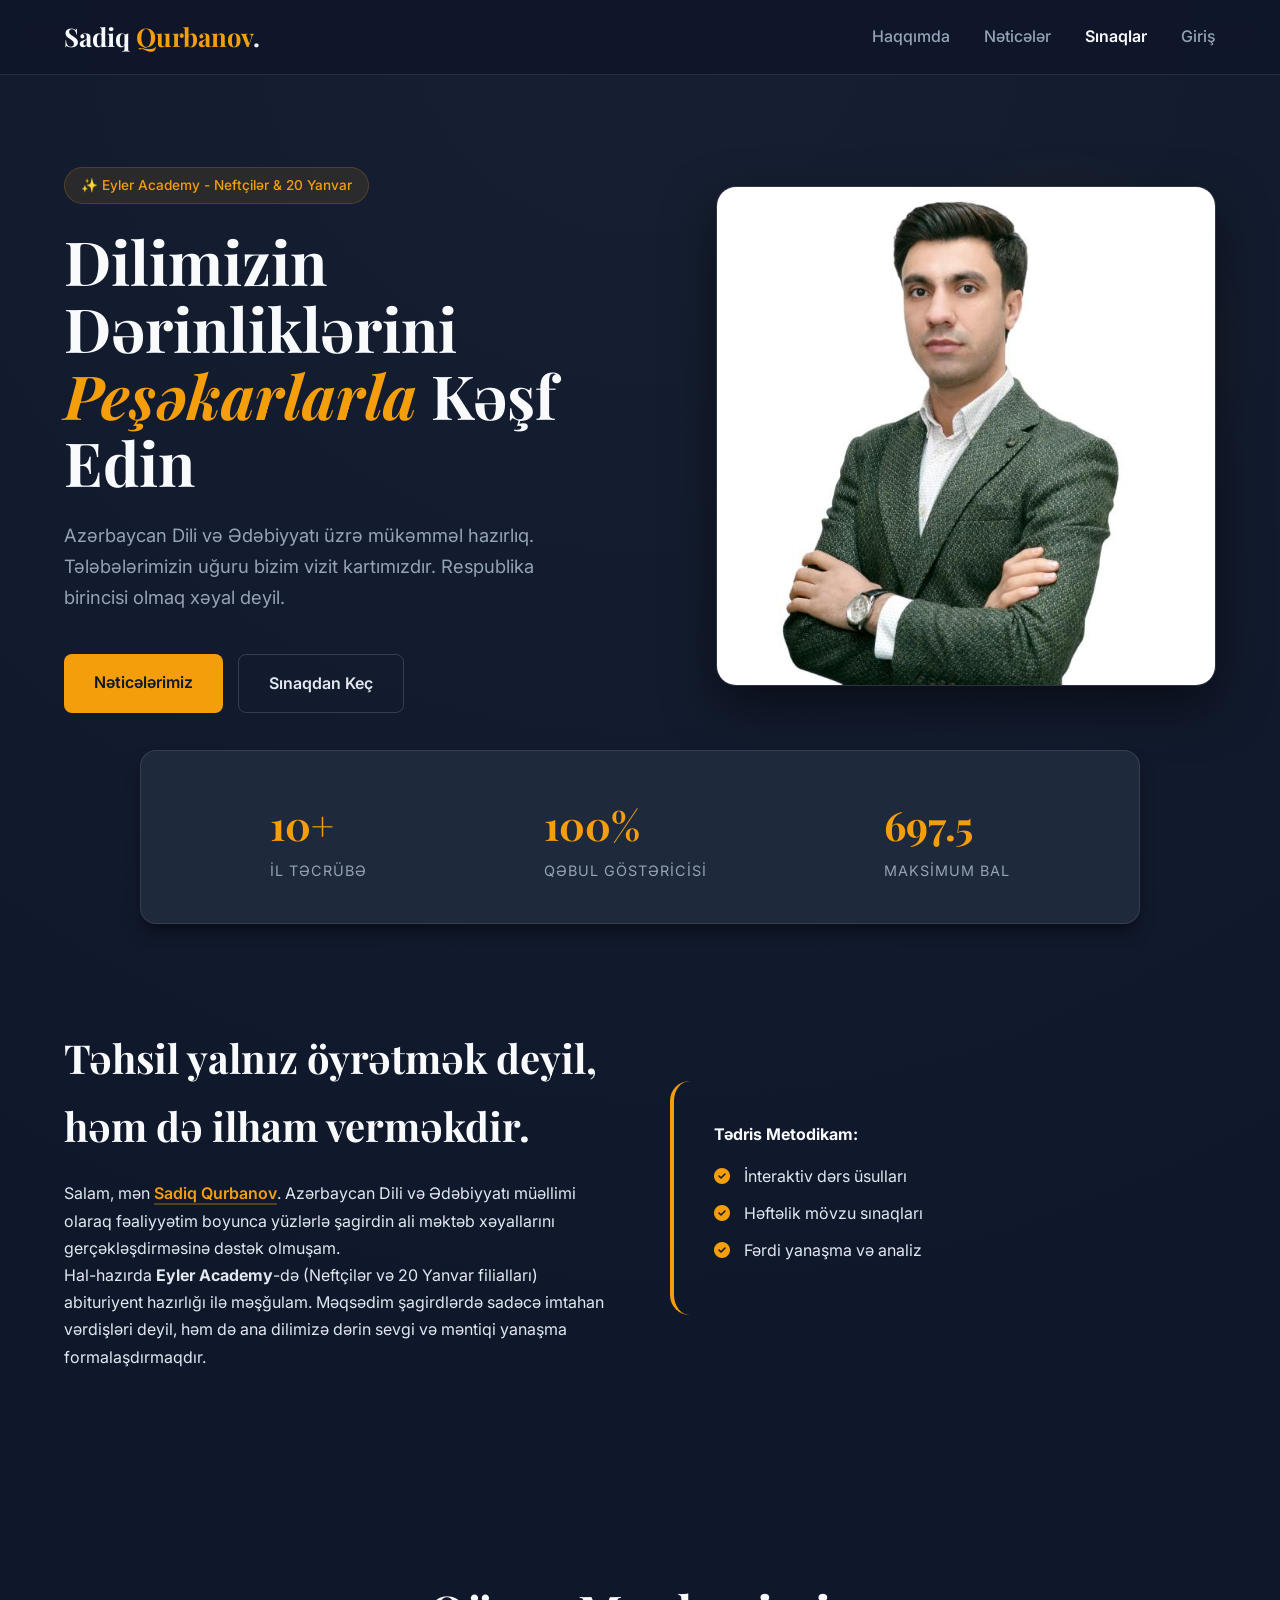
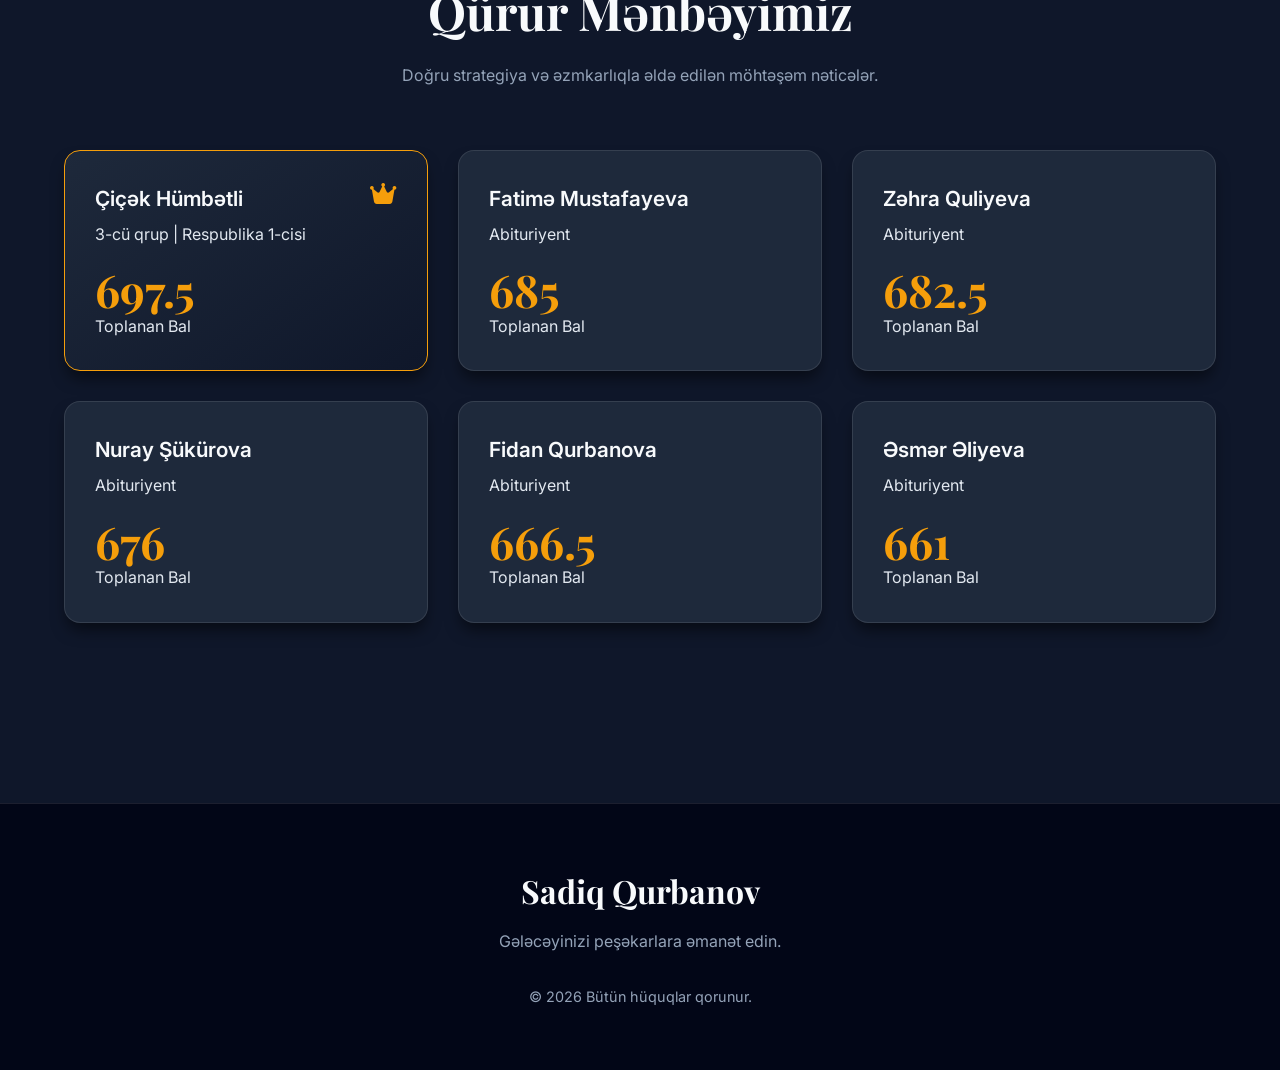
==== index.html @ 9a41d9bb "Add files via upload" ====
<!DOCTYPE html>
<html lang="az">
<head>
     <link rel="shortcut icon" href="sadiqmuellim.jpg" type="image/x-icon">
    <meta charset="UTF-8">
    
    <meta name="viewport" content="width=device-width, initial-scale=1.0">
    <title>Sadiq Qurbanov | Azərbaycan Dili və Ədəbiyyatı</title>
    <link rel="stylesheet" href="https://cdnjs.cloudflare.com/ajax/libs/font-awesome/6.4.0/css/all.min.css">
    <link rel="stylesheet" href="style.css">
</head>
<body>

    <header>
        <div class="container">
            <div class="nav-content">
                <a href="index.html" class="logo">Sadiq <span>Qurbanov</span>.</a>
                <nav>
                    <a href="#about">Haqqımda</a>
                    <a href="#results">Nəticələr</a>
                    <a href="exam.html" style="color: var(--primary); font-weight: 600;">Sınaqlar </a>
                    <a href="admin.html">Giriş</a>
                </nav>
            </div>
        </div>
    </header>

    <section class="hero">
        <div class="container">
            <div style="display: flex; align-items: center; flex-wrap: wrap;">
                <div class="hero-content">
                    <span class="badge">✨ Eyler Academy - Neftçilər & 20 Yanvar</span>
                    <h1>Dilimizin Dərinliklərini <i>Peşəkarlarla</i> Kəşf Edin</h1>
                    <p>Azərbaycan Dili və Ədəbiyyatı üzrə mükəmməl hazırlıq. Tələbələrimizin uğuru bizim vizit kartımızdır. Respublika birincisi olmaq xəyal deyil.</p>
                    
                    <div class="cta-group">
                        <a href="#results" class="btn-primary">Nəticələrimiz</a>
                        <a href="exam.html" class="btn-outline">Sınaqdan Keç</a>
                    </div>
                </div>

                <div class="hero-image">
                    <div class="img-bg-circle"></div>
                    <div class="img-wrapper">
                        <img src="sadiqmuellim.jpg" alt="Sadiq Qurbanov">
                    </div>
                </div>
            </div>
        </div>
    </section>

    <div class="container">
        <div class="stats-bar">
            <div class="stat-item">
                <div class="stat-num">10+</div>
                <div class="stat-desc">İl Təcrübə</div>
            </div>
            <div class="stat-item">
                <div class="stat-num">100%</div>
                <div class="stat-desc">Qəbul Göstəricisi</div>
            </div>
            <div class="stat-item">
                <div class="stat-num">697.5</div>
                <div class="stat-desc">Maksimum Bal</div>
            </div>
        </div>
    </div>

    <section id="about">
        <div class="container">
            <div class="about-grid">
                <div class="about-text">
                    <h2 style="font-family: 'Playfair Display', serif; font-size: 2.5rem; margin-bottom: 20px; color: var(--primary);">Təhsil yalnız öyrətmək deyil, həm də ilham verməkdir.</h2>
                    <p>Salam, mən <span class="highlight">Sadiq Qurbanov</span>. Azərbaycan Dili və Ədəbiyyatı müəllimi olaraq fəaliyyətim boyunca yüzlərlə şagirdin ali məktəb xəyallarını gerçəkləşdirməsinə dəstək olmuşam.</p>
                    <p>Hal-hazırda <strong>Eyler Academy</strong>-də (Neftçilər və 20 Yanvar filialları) abituriyent hazırlığı ilə məşğulam. Məqsədim şagirdlərdə sadəcə imtahan vərdişləri deyil, həm də ana dilimizə dərin sevgi və məntiqi yanaşma formalaşdırmaqdır.</p>
                </div>
                <div>
                    <div style="background: var(--bg-alt); padding: 40px; border-radius: 20px; border-left: 4px solid var(--gold);">
                        <h4 style="margin-bottom: 15px; color: var(--primary);">Tədris Metodikam:</h4>
                        <ul style="list-style: none;">
                            <li style="margin-bottom: 10px;"><i class="fas fa-check-circle" style="color: var(--gold); margin-right: 10px;"></i> İnteraktiv dərs üsulları</li>
                            <li style="margin-bottom: 10px;"><i class="fas fa-check-circle" style="color: var(--gold); margin-right: 10px;"></i> Həftəlik mövzu sınaqları</li>
                            <li style="margin-bottom: 10px;"><i class="fas fa-check-circle" style="color: var(--gold); margin-right: 10px;"></i> Fərdi yanaşma və analiz</li>
                        </ul>
                    </div>
                </div>
            </div>
        </div>
    </section>

    <section id="results" style="background-color: var(--bg-alt);">
        <div class="container">
            <div class="section-header">
                <h2>Qürur Mənbəyimiz</h2>
                <p>Doğru strategiya və əzmkarlıqla əldə edilən möhtəşəm nəticələr.</p>
            </div>

            <div class="results-grid">
                
                <div class="result-card top-result">
                    <div style="display: flex; justify-content: space-between; align-items: start;">
                        <div>
                            <div class="student-name">Çiçək Hümbətli</div>
                            <div class="student-meta">3-cü qrup | Respublika 1-cisi</div>
                        </div>
                        <i class="fas fa-crown" style="font-size: 1.5rem; color: var(--gold);"></i>
                    </div>
                    <div style="margin-top: 20px;">
                        <div class="score">697.5</div>
                        <div class="score-label">Toplanan Bal</div>
                    </div>
                </div>

                <div class="result-card">
                    <div class="student-name">Fatimə Mustafayeva</div>
                    <div class="student-meta">Abituriyent</div>
                    <div style="margin-top: 20px;">
                        <div class="score">685</div>
                        <div class="score-label">Toplanan Bal</div>
                    </div>
                </div>

                <div class="result-card">
                    <div class="student-name">Zəhra Quliyeva</div>
                    <div class="student-meta">Abituriyent</div>
                    <div style="margin-top: 20px;">
                        <div class="score">682.5</div>
                        <div class="score-label">Toplanan Bal</div>
                    </div>
                </div>

                <div class="result-card">
                    <div class="student-name">Nuray Şükürova</div>
                    <div class="student-meta">Abituriyent</div>
                    <div style="margin-top: 20px;">
                        <div class="score">676</div>
                        <div class="score-label">Toplanan Bal</div>
                    </div>
                </div>

                <div class="result-card">
                    <div class="student-name">Fidan Qurbanova</div>
                    <div class="student-meta">Abituriyent</div>
                    <div style="margin-top: 20px;">
                        <div class="score">666.5</div>
                        <div class="score-label">Toplanan Bal</div>
                    </div>
                </div>

                <div class="result-card">
                    <div class="student-name">Əsmər Əliyeva</div>
                    <div class="student-meta">Abituriyent</div>
                    <div style="margin-top: 20px;">
                        <div class="score">661</div>
                        <div class="score-label">Toplanan Bal</div>
                    </div>
                </div>

            </div>
        </div>
    </section>

    <footer>
        <div class="container">
            <h3>Sadiq Qurbanov</h3>
            <p>Gələcəyinizi peşəkarlara əmanət edin.</p>
            <div style="margin-top: 30px; font-size: 0.9rem;">
                &copy; 2026 Bütün hüquqlar qorunur.
            </div>
        </div>
    </footer>

</body>
</html>
---- style.css ----
/* --- PREMIUM DARK THEME (MOBILE RESPONSIVE 2026) --- */
@import url('https://fonts.googleapis.com/css2?family=Inter:wght@300;400;500;600&family=Playfair+Display:ital,wght@0,600;0,700;1,600&display=swap');

:root {
    /* --- RƏNGLƏR --- */
    --bg-body: #0f172a;
    --bg-surface: #1e293b;
    --glass: rgba(15, 23, 42, 0.95);

    --primary: #f8fafc;
    --text-main: #e2e8f0;
    --text-light: #94a3b8;

    --gold: #f59e0b;
    --gold-hover: #d97706;
    --gold-glow: rgba(245, 158, 11, 0.3);

    --success: #34d399;
    --success-bg: rgba(52, 211, 153, 0.1);
    --error: #f87171;
    --error-bg: rgba(248, 113, 113, 0.1);

    --border: 1px solid rgba(255, 255, 255, 0.1);
    --shadow: 0 10px 15px -3px rgba(0, 0, 0, 0.5);
}

html {
    scroll-behavior: smooth;
}

* {
    margin: 0;
    padding: 0;
    box-sizing: border-box;
}

body {
    font-family: 'Inter', sans-serif;
    background-color: var(--bg-body);
    color: var(--text-main);
    line-height: 1.7;
    overflow-x: hidden;
    background-image: radial-gradient(circle at 50% 0%, rgba(30, 41, 59, 0.5) 0%, transparent 50%);
}

/* --- NAVBAR --- */
header {
    position: fixed;
    top: 0;
    width: 100%;
    z-index: 1000;
    background: var(--glass);
    backdrop-filter: blur(12px);
    border-bottom: var(--border);
    padding: 15px 0;
}

.container {
    max-width: 1200px;
    margin: 0 auto;
    padding: 0 24px;
}

.nav-content {
    display: flex;
    justify-content: space-between;
    align-items: center;
}

.logo {
    font-family: 'Playfair Display', serif;
    font-size: 1.6rem;
    font-weight: 700;
    color: var(--primary);
    text-decoration: none;
}

.logo span {
    color: var(--gold);
}

nav a {
    text-decoration: none;
    color: var(--text-light);
    font-weight: 500;
    margin-left: 30px;
    transition: 0.3s;
    position: relative;
}

nav a:hover,
nav a.active {
    color: var(--primary);
}

nav a:hover::after {
    content: '';
    position: absolute;
    width: 100%;
    height: 2px;
    bottom: -4px;
    left: 0;
    background: var(--gold);
}

/* --- HERO --- */
.hero {
    padding-top: 150px;
    padding-bottom: 80px;
    display: flex;
    align-items: center;
    justify-content: space-between;
    min-height: 90vh;
}

.hero-content {
    flex: 1;
    padding-right: 60px;
    animation: slideInLeft 1s;
}

.badge {
    display: inline-block;
    padding: 6px 16px;
    background: rgba(245, 158, 11, 0.1);
    color: var(--gold);
    border: 1px solid rgba(245, 158, 11, 0.2);
    border-radius: 30px;
    font-size: 0.85rem;
    font-weight: 500;
    margin-bottom: 24px;
}

.hero h1 {
    font-family: 'Playfair Display', serif;
    font-size: 3.8rem;
    line-height: 1.1;
    color: var(--primary);
    margin-bottom: 24px;
}

.hero h1 i {
    font-style: italic;
    color: var(--gold);
}

.hero p {
    font-size: 1.15rem;
    color: var(--text-light);
    margin-bottom: 40px;
    max-width: 500px;
}

.cta-group {
    display: flex;
    gap: 15px;
}

.btn-primary {
    padding: 15px 30px;
    background: var(--gold);
    color: #0f172a;
    text-decoration: none;
    border-radius: 8px;
    font-weight: 600;
    transition: 0.3s;
    border: none;
    cursor: pointer;
    display: inline-block;
    text-align: center;
}

.btn-primary:hover {
    transform: translateY(-2px);
    background: var(--gold-hover);
    box-shadow: 0 4px 12px var(--gold-glow);
}

.btn-outline {
    padding: 15px 30px;
    background: transparent;
    color: var(--text-main);
    text-decoration: none;
    border: 1px solid rgba(255, 255, 255, 0.15);
    border-radius: 8px;
    font-weight: 600;
    transition: 0.3s;
    display: inline-block;
    text-align: center;
}

.btn-outline:hover {
    border-color: var(--gold);
    color: var(--gold);
    background: rgba(255, 255, 255, 0.03);
}

.hero-image {
    flex: 1;
    position: relative;
    display: flex;
    justify-content: flex-end;
    animation: slideInRight 1s;
}

.img-wrapper img {
    width: 100%;
    max-width: 500px;
    border-radius: 20px;
    box-shadow: 0 20px 50px rgba(0, 0, 0, 0.5);
    position: relative;
    z-index: 2;
    border: var(--border);
}

.img-bg-circle {
    position: absolute;
    width: 400px;
    height: 400px;
    background: radial-gradient(circle, rgba(245, 158, 11, 0.1) 0%, transparent 70%);
    border-radius: 50%;
    top: -40px;
    right: -40px;
    z-index: 1;
}

/* --- SECTIONS --- */
.stats-bar {
    display: flex;
    justify-content: space-around;
    background: var(--bg-surface);
    padding: 40px;
    margin-top: -60px;
    border-radius: 16px;
    box-shadow: var(--shadow);
    border: var(--border);
    position: relative;
    z-index: 3;
    max-width: 1000px;
    margin: -60px auto 0;
}

.stat-num {
    font-size: 2.5rem;
    font-weight: 700;
    color: var(--gold);
    font-family: 'Playfair Display', serif;
}

.stat-desc {
    font-size: 0.9rem;
    color: var(--text-light);
    text-transform: uppercase;
    letter-spacing: 1px;
}

section {
    padding: 100px 0;
}

.section-header {
    text-align: center;
    margin-bottom: 60px;
}

.section-header h2 {
    font-family: 'Playfair Display', serif;
    font-size: 3rem;
    color: var(--primary);
}

.section-header p {
    color: var(--text-light);
    max-width: 600px;
    margin: 10px auto 0;
}

.about-grid {
    display: grid;
    grid-template-columns: 1fr 1fr;
    gap: 60px;
    align-items: center;
}

.highlight {
    color: var(--gold);
    font-weight: 600;
    border-bottom: 2px solid rgba(245, 158, 11, 0.3);
}

/* --- CARDS --- */
.results-grid {
    display: grid;
    grid-template-columns: repeat(auto-fill, minmax(300px, 1fr));
    gap: 30px;
}

.result-card {
    background: var(--bg-surface);
    border-radius: 16px;
    padding: 30px;
    transition: 0.4s;
    border: var(--border);
    box-shadow: var(--shadow);
}

.result-card:hover {
    transform: translateY(-8px);
    border-color: rgba(245, 158, 11, 0.3);
}

.top-result {
    background: linear-gradient(145deg, rgba(30, 41, 59, 1) 0%, rgba(15, 23, 42, 1) 100%);
    border: 1px solid var(--gold);
}

.student-name {
    font-size: 1.3rem;
    font-weight: 600;
    color: var(--primary);
    margin-bottom: 5px;
}

.score {
    font-size: 2.8rem;
    font-family: 'Playfair Display', serif;
    font-weight: 700;
    color: var(--gold);
    margin-top: 15px;
    line-height: 1;
}

/* --- ADMIN LAYOUT (Grid) --- */
.admin-grid {
    display: grid;
    grid-template-columns: 1fr 1fr;
    gap: 40px;
}

/* --- EXAM ITEMS & INPUTS FIX --- */
.card-box {
    background: var(--bg-surface);
    padding: 40px;
    border-radius: 20px;
    box-shadow: var(--shadow);
    margin-bottom: 30px;
    border: var(--border);
}

.exam-item,
div.exam-item {
    background-color: rgba(255, 255, 255, 0.05) !important;
    border: 1px solid rgba(255, 255, 255, 0.1) !important;
    color: #ffffff !important;
    margin-bottom: 10px;
    border-radius: 10px;
    padding: 15px;
    display: flex;
    justify-content: space-between;
    transition: 0.3s;
}

.exam-item:hover {
    background-color: rgba(255, 255, 255, 0.1) !important;
    border-color: var(--gold) !important;
}

.exam-item span {
    color: #ffffff !important;
    font-weight: 600;
}

.exam-item span.btn {
    background: var(--gold) !important;
    color: #000 !important;
}

/* Qutular və Inputlar */
div[style*="background: #f8fafc"] {
    background: rgba(255, 255, 255, 0.03) !important;
    border: 1px dashed rgba(255, 255, 255, 0.2) !important;
    color: #fff !important;
}

input,
select,
textarea {
    width: 100%;
    padding: 14px;
    border: 1px solid rgba(255, 255, 255, 0.15) !important;
    border-radius: 10px;
    font-family: 'Inter', sans-serif;
    margin-bottom: 15px;
    background: rgba(0, 0, 0, 0.4) !important;
    color: #ffffff !important;
    transition: 0.3s;
}

input:focus,
select:focus,
textarea:focus {
    border-color: var(--gold) !important;
    background: rgba(0, 0, 0, 0.6) !important;
    outline: none;
}

input::placeholder,
textarea::placeholder {
    color: rgba(255, 255, 255, 0.4) !important;
}

/* Manage Card */
.manage-card {
    display: flex;
    justify-content: space-between;
    align-items: center;
    background: var(--bg-surface);
    padding: 20px;
    border-radius: 12px;
    border-left: 4px solid var(--gold);
    margin-bottom: 15px;
    border: var(--border);
    flex-wrap: wrap;
    gap: 10px;
}

.manage-info h4 {
    margin: 0;
    color: var(--primary);
    font-size: 1.1rem;
}

.manage-info p {
    margin: 0;
    font-size: 0.9rem;
    color: var(--text-light);
}

.status-badge {
    padding: 5px 12px;
    border-radius: 20px;
    font-size: 0.8rem;
    font-weight: bold;
    text-transform: uppercase;
}

.status-active {
    background: var(--success-bg);
    color: var(--success);
    border: 1px solid rgba(52, 211, 153, 0.2);
}

.status-inactive {
    background: rgba(255, 255, 255, 0.03);
    color: var(--text-light);
    border: 1px solid rgba(255, 255, 255, 0.1);
}

.action-menu {
    position: absolute;
    right: 20px;
    top: 40px;
    background: #0f172a;
    border-radius: 8px;
    box-shadow: 0 10px 30px rgba(0, 0, 0, 0.5);
    width: 200px;
    display: none;
    z-index: 100;
    border: var(--border);
    overflow: hidden;
}

.action-menu.show {
    display: block;
    animation: fadeIn 0.2s;
}

.action-menu button {
    display: block;
    width: 100%;
    text-align: left;
    padding: 12px 20px;
    background: transparent;
    border: none;
    border-bottom: 1px solid rgba(255, 255, 255, 0.05);
    cursor: pointer;
    font-size: 0.9rem;
    color: var(--text-main);
    transition: 0.2s;
}

.action-menu button:hover {
    background: rgba(255, 255, 255, 0.03);
    color: var(--gold);
}

.action-menu button.delete-btn {
    color: var(--error);
}

.action-menu button.delete-btn:hover {
    background: var(--error-bg);
}

/* --- EXAM QUESTIONS --- */
.question-card {
    background: var(--bg-surface);
    padding: 30px;
    border-radius: 16px;
    margin-bottom: 25px;
    border: var(--border);
    box-shadow: var(--shadow);
    transition: 0.3s;
}

.question-text {
    font-size: 1.2rem;
    font-weight: 500;
    color: var(--primary);
    margin-bottom: 20px;
}

.options-grid {
    display: grid;
    gap: 12px;
}

.option-label {
    display: flex;
    align-items: center;
    padding: 15px 20px;
    border: var(--border);
    border-radius: 10px;
    cursor: pointer;
    transition: 0.2s;
    background: rgba(255, 255, 255, 0.01);
    color: var(--text-main);
}

.option-label:hover {
    border-color: rgba(148, 163, 184, 0.4);
    background: rgba(255, 255, 255, 0.03);
}

.option-label input[type="radio"] {
    width: 18px;
    height: 18px;
    margin-right: 15px;
    accent-color: var(--gold);
}

.option-label:has(input:checked) {
    border-color: var(--gold);
    background-color: rgba(245, 158, 11, 0.1);
}

.question-card.wrong-card {
    border-color: var(--error) !important;
    background: rgba(248, 113, 113, 0.05) !important;
}

.question-card.correct-card {
    border-color: var(--success) !important;
    background: rgba(52, 211, 153, 0.05) !important;
}

.option-label.correct-answer {
    border-color: var(--success) !important;
    background: var(--success-bg) !important;
    color: var(--success) !important;
    font-weight: 600;
}

.option-label.wrong-answer {
    border-color: var(--error) !important;
    background: var(--error-bg) !important;
    color: var(--error) !important;
    text-decoration: line-through;
}

.question-card.reviewed {
    pointer-events: none;
}

#timer {
    font-size: 1.4rem;
    font-weight: 700;
    color: #0f172a;
    background: var(--gold);
    padding: 8px 25px;
    border-radius: 30px;
    box-shadow: 0 0 15px var(--gold-glow);
}

/* --- EDIT/DELETE BUTTONS --- */
.question-list-item {
    background: rgba(255, 255, 255, 0.05);
    border: 1px solid rgba(255, 255, 255, 0.1);
    padding: 15px;
    margin-bottom: 10px;
    border-radius: 10px;
    display: flex;
    justify-content: space-between;
    align-items: center;
    color: var(--text-main);
    font-size: 0.95rem;
}

.btn-icon-edit {
    background: transparent;
    border: 1px solid var(--gold);
    color: var(--gold);
    padding: 5px 10px;
    border-radius: 5px;
    cursor: pointer;
    transition: 0.2s;
    margin-right: 5px;
}

.btn-icon-delete {
    background: transparent;
    border: 1px solid var(--error);
    color: var(--error);
    padding: 5px 10px;
    border-radius: 5px;
    cursor: pointer;
    transition: 0.2s;
}

.hidden {
    display: none !important;
}

footer {
    background: #020617;
    color: var(--text-light);
    padding: 60px 0;
    text-align: center;
    margin-top: 80px;
    border-top: var(--border);
}

footer h3 {
    font-family: 'Playfair Display', serif;
    font-size: 2rem;
    margin-bottom: 10px;
    color: var(--primary);
}

/* ========================================= */
/* --- MOBILE RESPONSIVE (MEDIA QUERIES) --- */
/* ========================================= */
@media (max-width: 992px) {
    .container {
        padding: 0 20px;
    }

    .hero {
        flex-direction: column;
        padding-top: 120px;
        text-align: center;
    }

    .hero-content {
        padding-right: 0;
        margin-bottom: 50px;
    }

    .hero-image {
        justify-content: center;
        width: 100%;
    }

    .cta-group {
        justify-content: center;
    }

    .about-grid {
        grid-template-columns: 1fr;
    }

    .stats-bar {
        flex-direction: column;
        gap: 20px;
        margin: 20px;
    }

    .admin-grid {
        grid-template-columns: 1fr;
    }

    /* Admin panel alt-alta düşür */
}

@media (max-width: 768px) {
    .nav-content {
        flex-direction: column;
        gap: 15px;
    }

    nav a {
        margin: 0 10px;
        font-size: 0.9rem;
    }

    .hero h1 {
        font-size: 2.5rem;
    }

    .card-box {
        padding: 25px;
    }

    .manage-card {
        flex-direction: column;
        align-items: flex-start;
    }

    .manage-card>div {
        width: 100%;
        justify-content: space-between;
        margin-top: 10px;
    }

    #timer {
        font-size: 1.1rem;
        padding: 5px 15px;
    }

    .question-card {
        padding: 20px;
    }

    .img-bg-circle {
        width: 300px;
        height: 300px;
        top: -20px;
        right: -20px;
    }
}

@keyframes slideInLeft {
    from {
        opacity: 0;
        transform: translateX(-50px);
    }

    to {
        opacity: 1;
        transform: translateX(0);
    }
}

@keyframes slideInRight {
    from {
        opacity: 0;
        transform: translateX(50px);
    }

    to {
        opacity: 1;
        transform: translateX(0);
    }
}

@keyframes fadeIn {
    from {
        opacity: 0;
        transform: translateY(-10px);
    }

    to {
        opacity: 1;
        transform: translateY(0);
    }
}
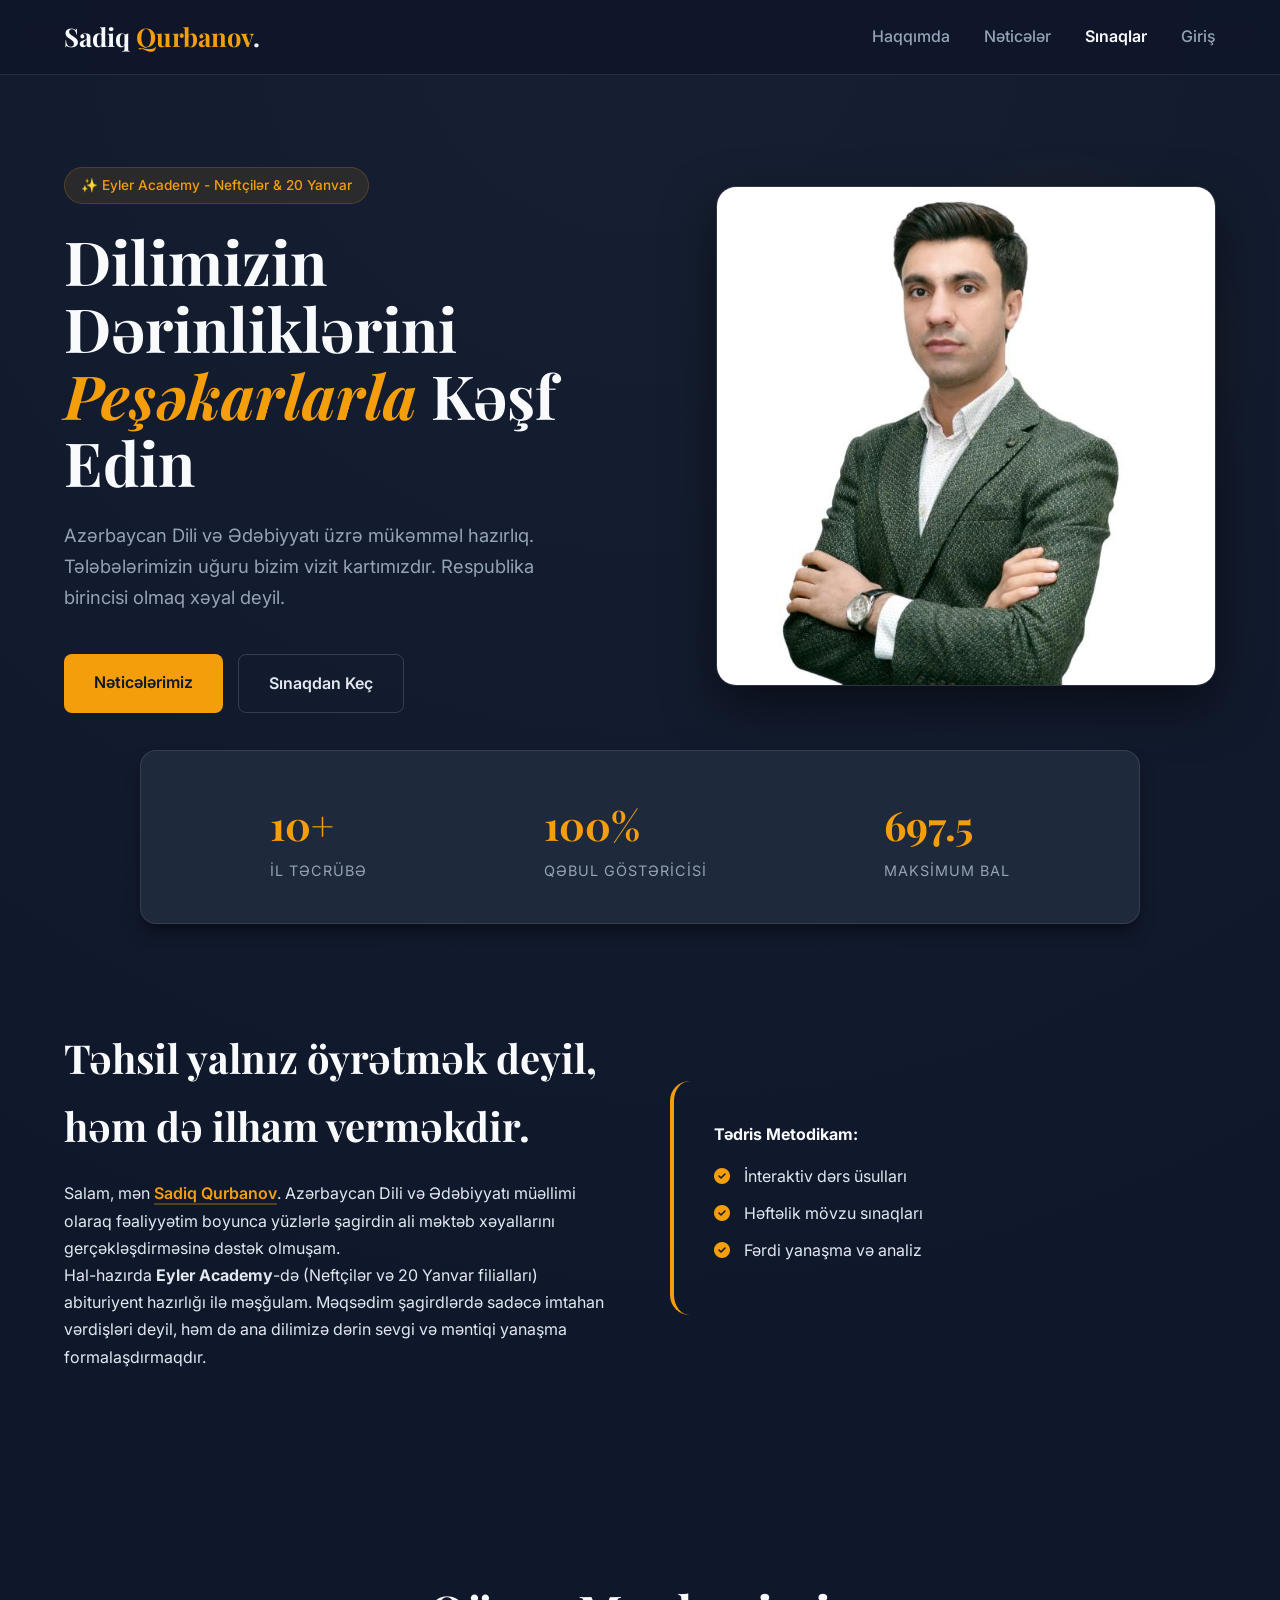
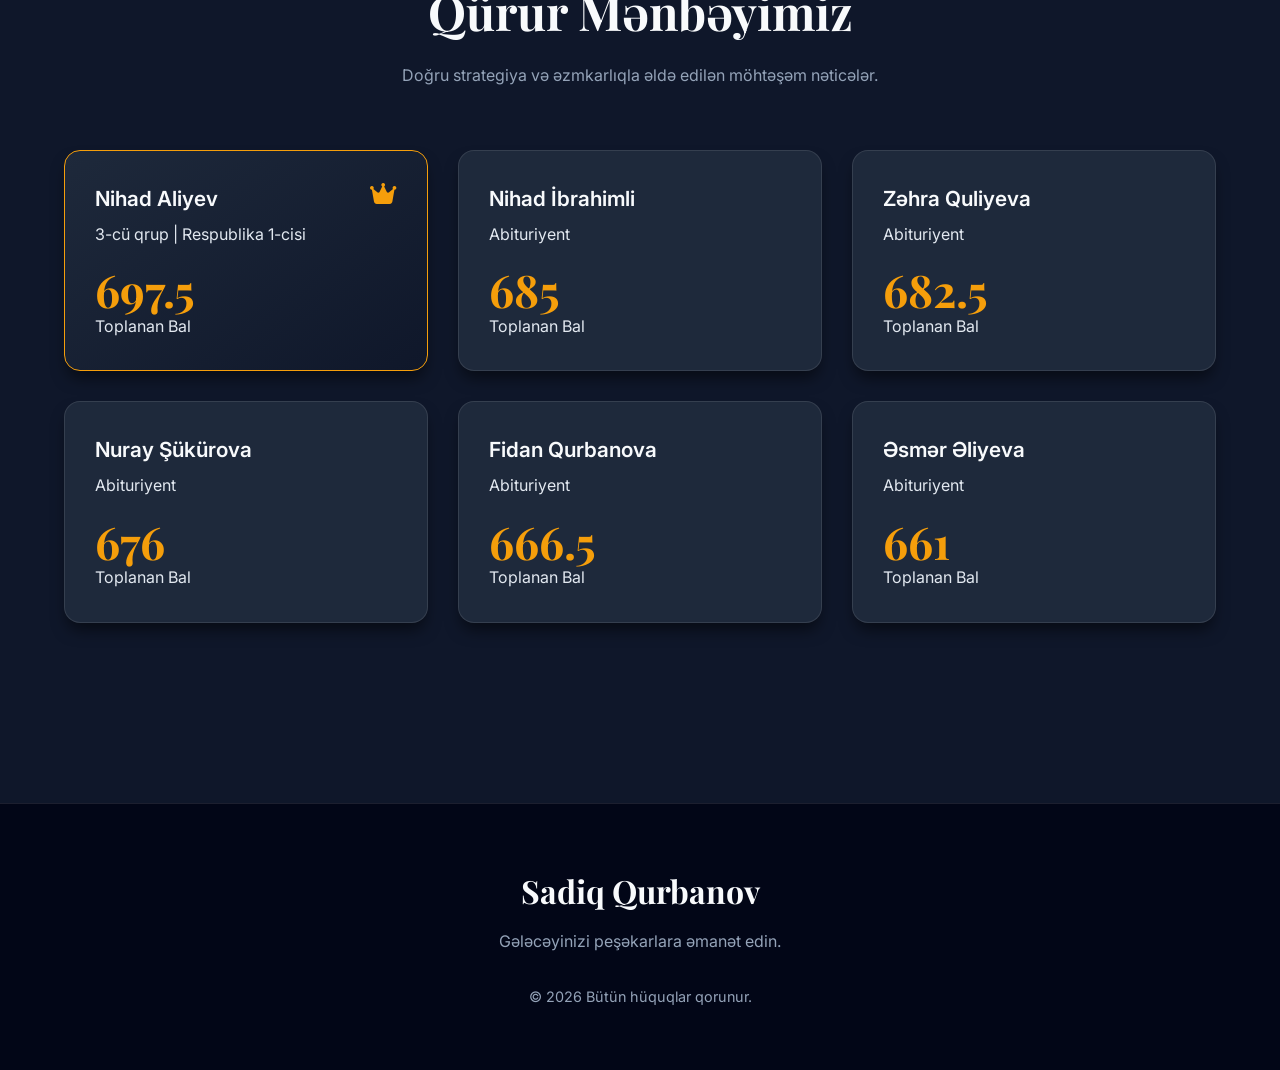
==== commit cefea5bb: "Update index.html" ====
--- a/index.html
+++ b/index.html
@@ -100,7 +100,7 @@
                 <div class="result-card top-result">
                     <div style="display: flex; justify-content: space-between; align-items: start;">
                         <div>
-                            <div class="student-name">Çiçək Hümbətli</div>
+                            <div class="student-name">Nihad Aliyev</div>
                             <div class="student-meta">3-cü qrup | Respublika 1-cisi</div>
                         </div>
                         <i class="fas fa-crown" style="font-size: 1.5rem; color: var(--gold);"></i>
@@ -112,7 +112,7 @@
                 </div>
 
                 <div class="result-card">
-                    <div class="student-name">Fatimə Mustafayeva</div>
+                    <div class="student-name">Nihad İbrahimli</div>
                     <div class="student-meta">Abituriyent</div>
                     <div style="margin-top: 20px;">
                         <div class="score">685</div>
@@ -171,4 +171,5 @@
     </footer>
 
 </body>
-</html>+
+</html>
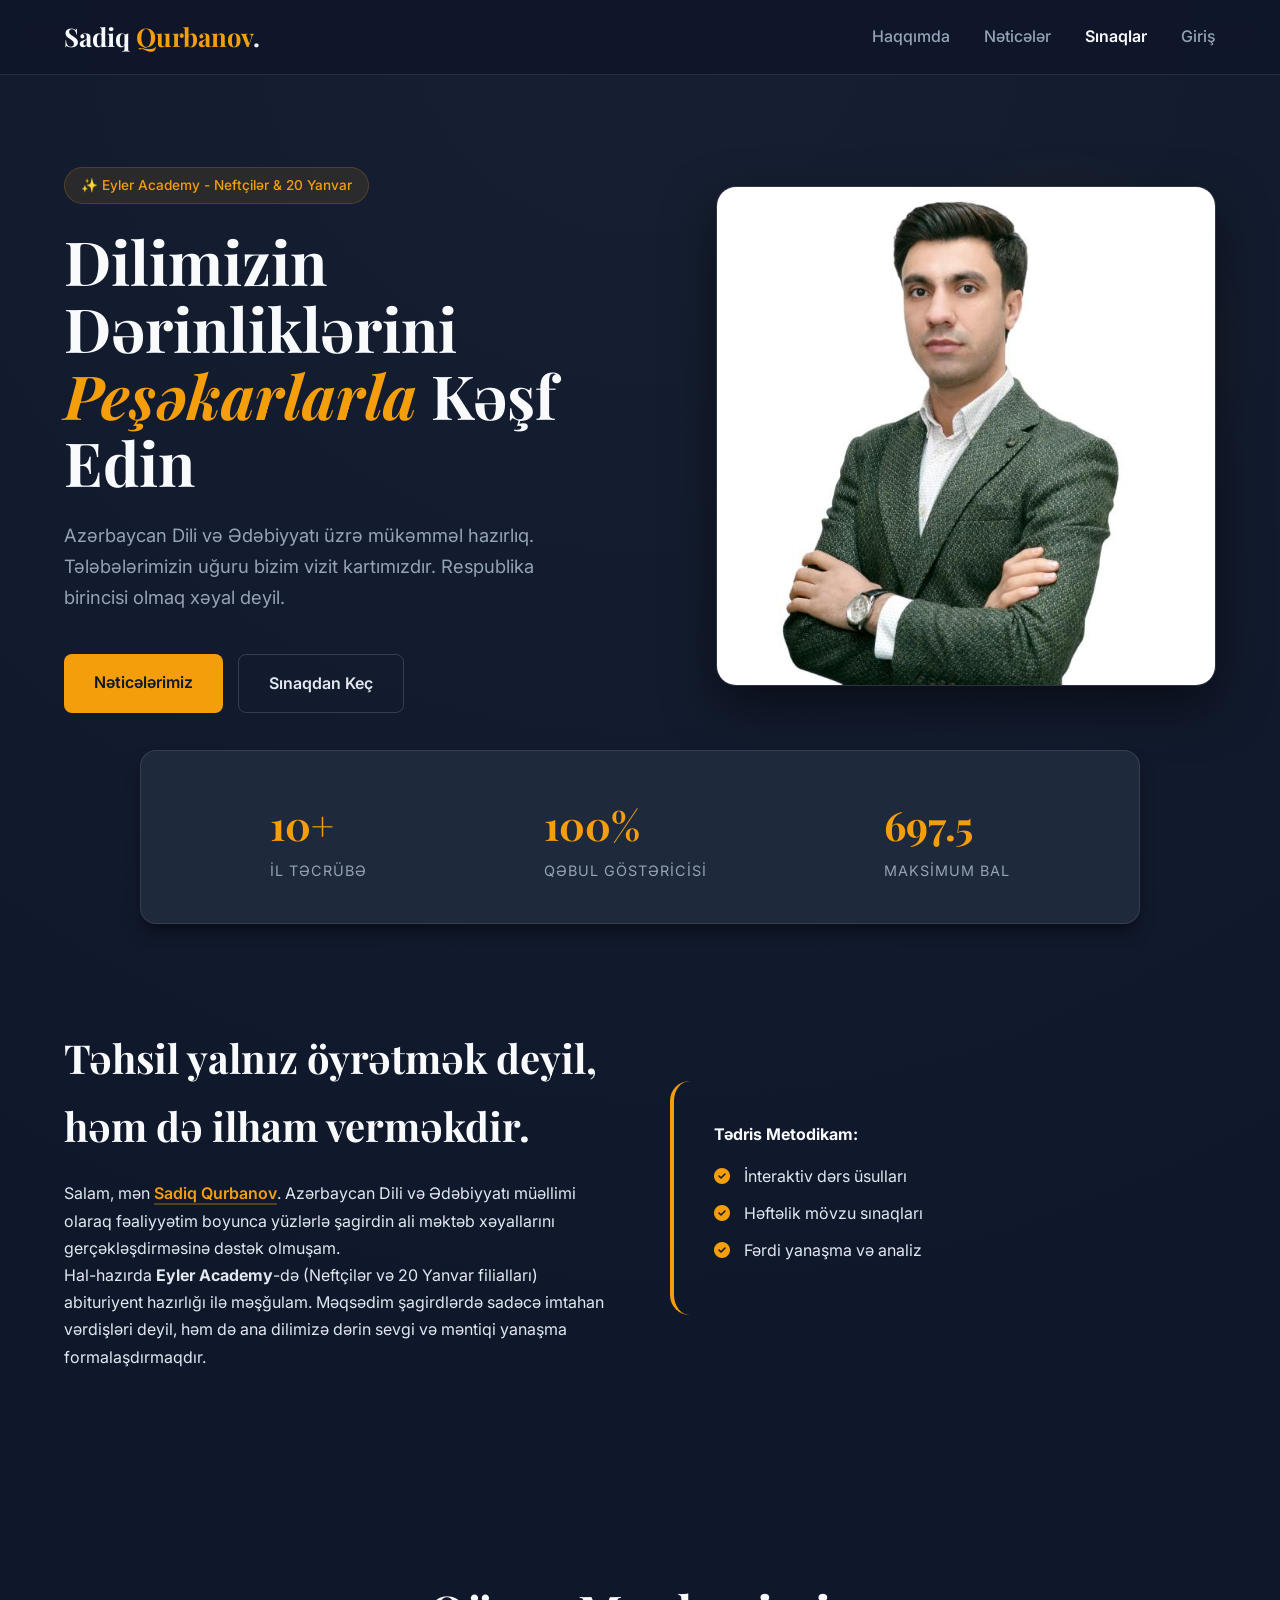
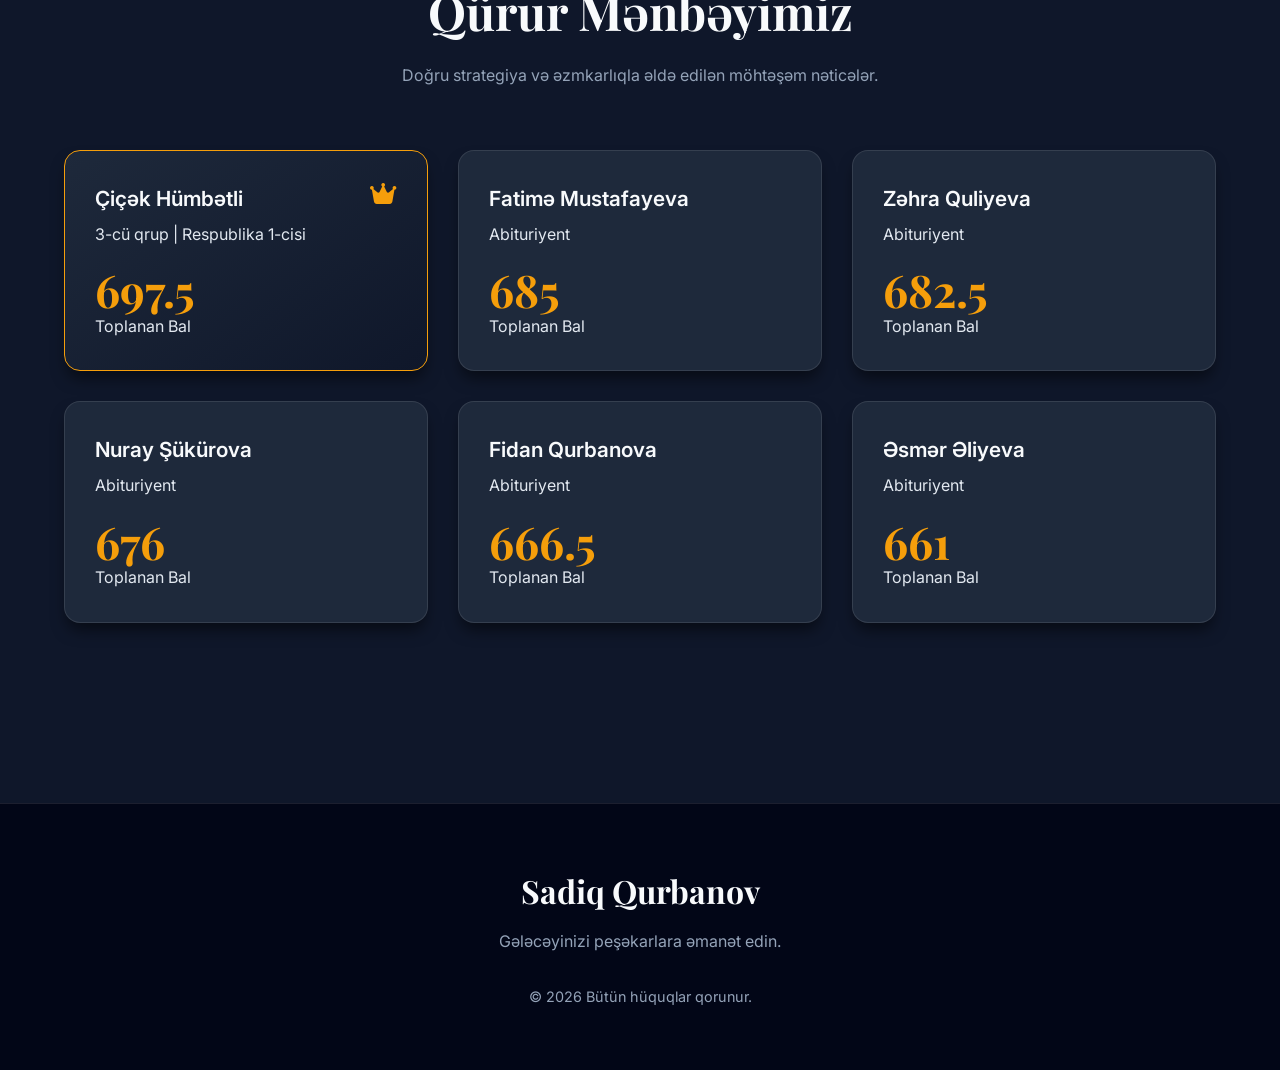
==== commit b99bc79a: "Update index.html" ====
--- a/index.html
+++ b/index.html
@@ -100,7 +100,7 @@
                 <div class="result-card top-result">
                     <div style="display: flex; justify-content: space-between; align-items: start;">
                         <div>
-                            <div class="student-name">Nihad Aliyev</div>
+                            <div class="student-name">Çiçək Hümbətli</div>
                             <div class="student-meta">3-cü qrup | Respublika 1-cisi</div>
                         </div>
                         <i class="fas fa-crown" style="font-size: 1.5rem; color: var(--gold);"></i>
@@ -112,7 +112,7 @@
                 </div>
 
                 <div class="result-card">
-                    <div class="student-name">Nihad İbrahimli</div>
+                    <div class="student-name">Fatimə Mustafayeva</div>
                     <div class="student-meta">Abituriyent</div>
                     <div style="margin-top: 20px;">
                         <div class="score">685</div>
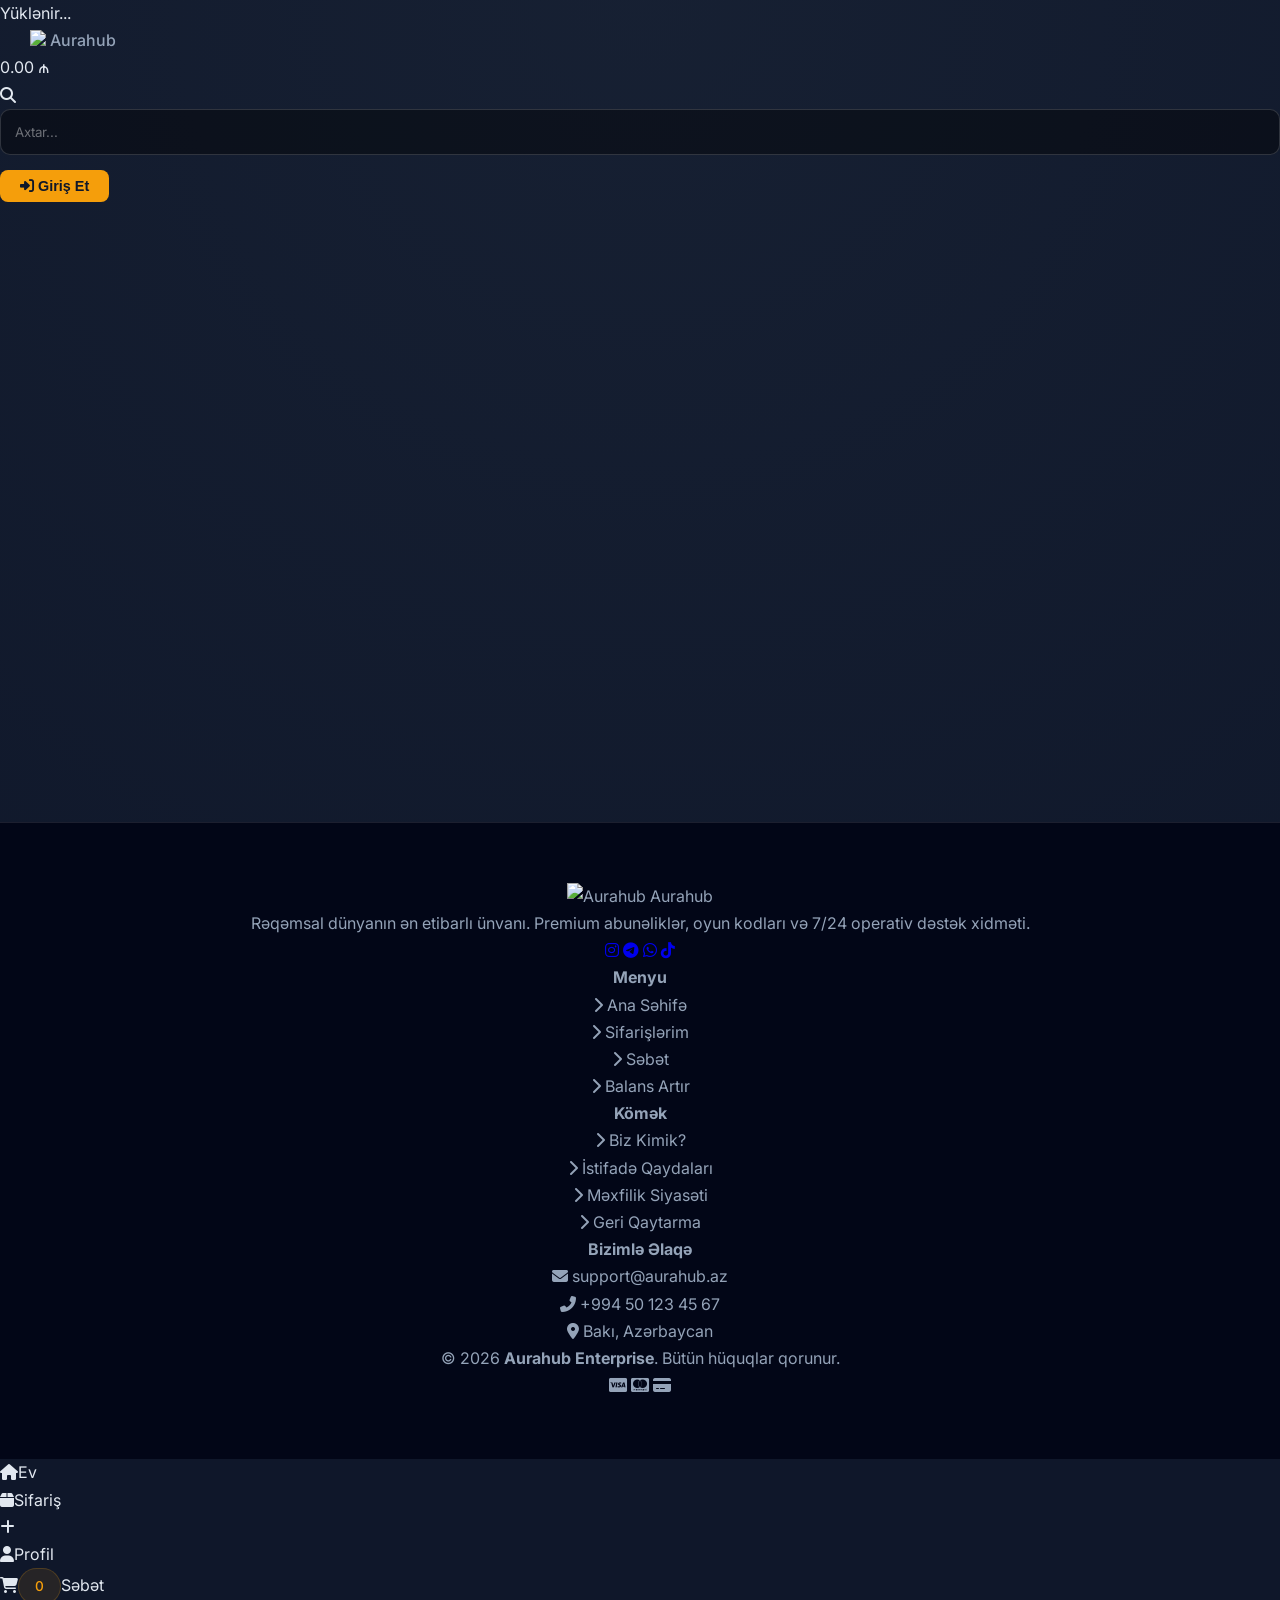
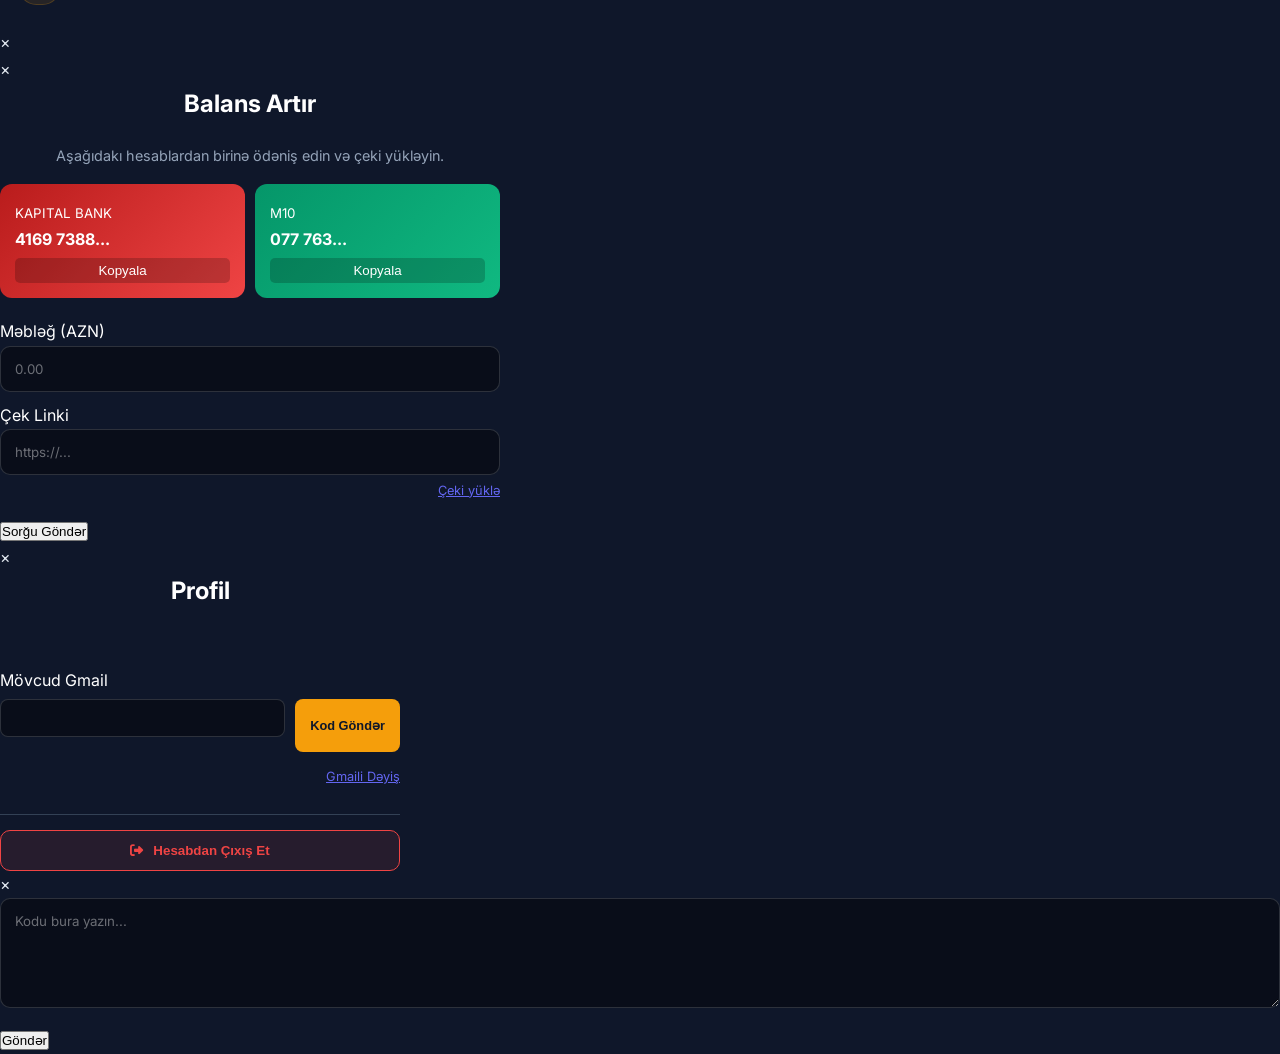
==== commit 89dfab01: "Update index.html" ====
--- a/index.html
+++ b/index.html
@@ -1,175 +1,331 @@
 <!DOCTYPE html>
 <html lang="az">
+
 <head>
-     <link rel="shortcut icon" href="sadiqmuellim.jpg" type="image/x-icon">
     <meta charset="UTF-8">
-    
+    <link rel="shortcut icon" href="logo.jpg" type="image/x-icon">
     <meta name="viewport" content="width=device-width, initial-scale=1.0">
-    <title>Sadiq Qurbanov | Azərbaycan Dili və Ədəbiyyatı</title>
+    <title>Aurahub Premium Store</title>
+    <link rel="stylesheet" href="style.css">
     <link rel="stylesheet" href="https://cdnjs.cloudflare.com/ajax/libs/font-awesome/6.4.0/css/all.min.css">
-    <link rel="stylesheet" href="style.css">
+    <link href="https://fonts.googleapis.com/css2?family=Inter:wght@400;500;600;700;800;900&display=swap"
+        rel="stylesheet">
 </head>
+
 <body>
 
-    <header>
-        <div class="container">
-            <div class="nav-content">
-                <a href="index.html" class="logo">Sadiq <span>Qurbanov</span>.</a>
-                <nav>
-                    <a href="#about">Haqqımda</a>
-                    <a href="#results">Nəticələr</a>
-                    <a href="exam.html" style="color: var(--primary); font-weight: 600;">Sınaqlar </a>
-                    <a href="admin.html">Giriş</a>
-                </nav>
-            </div>
-        </div>
-    </header>
-
-    <section class="hero">
-        <div class="container">
-            <div style="display: flex; align-items: center; flex-wrap: wrap;">
-                <div class="hero-content">
-                    <span class="badge">✨ Eyler Academy - Neftçilər & 20 Yanvar</span>
-                    <h1>Dilimizin Dərinliklərini <i>Peşəkarlarla</i> Kəşf Edin</h1>
-                    <p>Azərbaycan Dili və Ədəbiyyatı üzrə mükəmməl hazırlıq. Tələbələrimizin uğuru bizim vizit kartımızdır. Respublika birincisi olmaq xəyal deyil.</p>
-                    
-                    <div class="cta-group">
-                        <a href="#results" class="btn-primary">Nəticələrimiz</a>
-                        <a href="exam.html" class="btn-outline">Sınaqdan Keç</a>
-                    </div>
-                </div>
-
-                <div class="hero-image">
-                    <div class="img-bg-circle"></div>
-                    <div class="img-wrapper">
-                        <img src="sadiqmuellim.jpg" alt="Sadiq Qurbanov">
-                    </div>
-                </div>
-            </div>
-        </div>
-    </section>
-
-    <div class="container">
-        <div class="stats-bar">
-            <div class="stat-item">
-                <div class="stat-num">10+</div>
-                <div class="stat-desc">İl Təcrübə</div>
-            </div>
-            <div class="stat-item">
-                <div class="stat-num">100%</div>
-                <div class="stat-desc">Qəbul Göstəricisi</div>
-            </div>
-            <div class="stat-item">
-                <div class="stat-num">697.5</div>
-                <div class="stat-desc">Maksimum Bal</div>
-            </div>
-        </div>
-    </div>
-
-    <section id="about">
-        <div class="container">
-            <div class="about-grid">
-                <div class="about-text">
-                    <h2 style="font-family: 'Playfair Display', serif; font-size: 2.5rem; margin-bottom: 20px; color: var(--primary);">Təhsil yalnız öyrətmək deyil, həm də ilham verməkdir.</h2>
-                    <p>Salam, mən <span class="highlight">Sadiq Qurbanov</span>. Azərbaycan Dili və Ədəbiyyatı müəllimi olaraq fəaliyyətim boyunca yüzlərlə şagirdin ali məktəb xəyallarını gerçəkləşdirməsinə dəstək olmuşam.</p>
-                    <p>Hal-hazırda <strong>Eyler Academy</strong>-də (Neftçilər və 20 Yanvar filialları) abituriyent hazırlığı ilə məşğulam. Məqsədim şagirdlərdə sadəcə imtahan vərdişləri deyil, həm də ana dilimizə dərin sevgi və məntiqi yanaşma formalaşdırmaqdır.</p>
-                </div>
-                <div>
-                    <div style="background: var(--bg-alt); padding: 40px; border-radius: 20px; border-left: 4px solid var(--gold);">
-                        <h4 style="margin-bottom: 15px; color: var(--primary);">Tədris Metodikam:</h4>
-                        <ul style="list-style: none;">
-                            <li style="margin-bottom: 10px;"><i class="fas fa-check-circle" style="color: var(--gold); margin-right: 10px;"></i> İnteraktiv dərs üsulları</li>
-                            <li style="margin-bottom: 10px;"><i class="fas fa-check-circle" style="color: var(--gold); margin-right: 10px;"></i> Həftəlik mövzu sınaqları</li>
-                            <li style="margin-bottom: 10px;"><i class="fas fa-check-circle" style="color: var(--gold); margin-right: 10px;"></i> Fərdi yanaşma və analiz</li>
+    <div id="toast-container"></div>
+
+    <div id="loading-overlay">
+        <div class="spinner"></div>
+        <p>Yüklənir...</p>
+    </div>
+
+    <div id="auth-section" class="hidden">
+        <div class="auth-wrapper glass-panel">
+            <div style="text-align: right; margin-bottom: 10px;">
+                <span onclick="closeAuth()" style="color: #cbd5e1; cursor: pointer; font-size: 0.9rem;">
+                    <i class="fas fa-times"></i> Mağazaya Qayıt
+                </span>
+            </div>
+            <img src="logo.jpg" class="brand-logo" alt="Aurahub">
+
+            <div id="login-form-container">
+                <h2 style="color:white; margin-bottom:5px;">Giriş</h2>
+                <form onsubmit="handleAuth(event)">
+                    <label>İstifadəçi Adı</label><input type="text" id="login-username" required>
+                    <label>Şifrə</label><input type="password" id="login-password" required>
+                    <button type="submit" id="btn-login" class="btn-primary">Giriş Et</button>
+                </form>
+                <div class="auth-switch">Hesabın yoxdur? <span onclick="switchAuth('register')">Qeydiyyat</span></div>
+            </div>
+
+            <div id="register-form-container" class="hidden">
+                <h2 style="color:white; margin-bottom:5px;">Qeydiyyat</h2>
+                <form onsubmit="handleRegister(event)">
+                    <label>İstifadəçi Adı</label><input type="text" id="reg-username" required>
+                    <label>Gmail</label><input type="email" id="reg-email" required placeholder="example@gmail.com">
+                    <label>Şifrə</label><input type="password" id="reg-password" required>
+                    <button type="submit" id="btn-register" class="btn-primary">Qeydiyyatdan Keç</button>
+                </form>
+                <div class="auth-switch">Artıq hesabın var? <span onclick="switchAuth('login')">Giriş Et</span></div>
+            </div>
+        </div>
+    </div>
+
+    <div id="user-section">
+
+        <nav class="navbar">
+
+            <div class="nav-left">
+                <a href="#" onclick="renderUserHome()" class="nav-brand">
+                    <img src="logo.jpg"> Aurahub
+                </a>
+
+                <div id="mobile-balance-display" onclick="openBalanceModal()" class="mobile-balance hidden-on-desktop">
+                    0.00 ₼
+                </div>
+            </div>
+            <div class="search-box">
+                <i class="fas fa-search"></i>
+                <input type="text" placeholder="Axtar..." onkeyup="handleSearch(event)">
+            </div>
+
+            <div class="nav-actions">
+                <div id="guest-menu">
+                    <button class="btn-primary" onclick="openAuth()" style="padding: 8px 20px; font-size: 0.9rem;">
+                        <i class="fas fa-sign-in-alt"></i> Giriş Et
+                    </button>
+                </div>
+
+                <div id="user-menu" class="hidden" style="display:flex; align-items:center; gap:15px;">
+                    <div class="balance-display" id="user-balance-display" onclick="openBalanceModal()"
+                        style="cursor:pointer;" title="Balans Artır">
+                        0.00 ₼
+                    </div>
+
+                    <div class="btn-icon" onclick="openUserOrders()" title="Sifarişlərim">
+                        <i class="fas fa-box"></i>
+                    </div>
+
+                    <div class="btn-icon" onclick="openProfileModal()" title="Profil">
+                        <i class="fas fa-user-cog"></i>
+                    </div>
+
+                    <div class="btn-icon" onclick="openCart()" title="Səbət">
+                        <i class="fas fa-shopping-bag"></i>
+                        <span class="badge">0</span>
+                    </div>
+
+                    <div class="btn-icon" onclick="logout()" style="color:red;" title="Çıxış">
+                        <i class="fas fa-power-off"></i>
+                    </div>
+                </div>
+            </div>
+        </nav>
+
+        <div id="user-view" style="min-height: 60vh;"></div>
+
+        <footer class="modern-footer">
+            <div class="footer-line"></div>
+
+            <div class="footer-content">
+                <div class="footer-grid">
+
+                    <div class="footer-brand-col">
+                        <div class="footer-logo-wrap">
+                            <img src="logo.jpg" alt="Aurahub">
+                            <span>Aurahub</span>
+                        </div>
+                        <p>
+                            Rəqəmsal dünyanın ən etibarlı ünvanı.
+                            Premium abunəliklər, oyun kodları və
+                            7/24 operativ dəstək xidməti.
+                        </p>
+                        <div class="social-row">
+                            <a href="#" class="social-icon"><i class="fab fa-instagram"></i></a>
+                            <a href="#" class="social-icon"><i class="fab fa-telegram-plane"></i></a>
+                            <a href="#" class="social-icon"><i class="fab fa-whatsapp"></i></a>
+                            <a href="#" class="social-icon"><i class="fab fa-tiktok"></i></a>
+                        </div>
+                    </div>
+
+                    <div class="footer-links-col">
+                        <h4>Menyu</h4>
+                        <ul>
+                            <li onclick="renderUserHome()"><i class="fas fa-chevron-right"></i> Ana Səhifə</li>
+                            <li onclick="openUserOrders()"><i class="fas fa-chevron-right"></i> Sifarişlərim</li>
+                            <li onclick="openCart()"><i class="fas fa-chevron-right"></i> Səbət</li>
+                            <li onclick="openBalanceModal()"><i class="fas fa-chevron-right"></i> Balans Artır</li>
                         </ul>
                     </div>
-                </div>
-            </div>
-        </div>
-    </section>
-
-    <section id="results" style="background-color: var(--bg-alt);">
-        <div class="container">
-            <div class="section-header">
-                <h2>Qürur Mənbəyimiz</h2>
-                <p>Doğru strategiya və əzmkarlıqla əldə edilən möhtəşəm nəticələr.</p>
-            </div>
-
-            <div class="results-grid">
-                
-                <div class="result-card top-result">
-                    <div style="display: flex; justify-content: space-between; align-items: start;">
-                        <div>
-                            <div class="student-name">Çiçək Hümbətli</div>
-                            <div class="student-meta">3-cü qrup | Respublika 1-cisi</div>
-                        </div>
-                        <i class="fas fa-crown" style="font-size: 1.5rem; color: var(--gold);"></i>
-                    </div>
-                    <div style="margin-top: 20px;">
-                        <div class="score">697.5</div>
-                        <div class="score-label">Toplanan Bal</div>
-                    </div>
-                </div>
-
-                <div class="result-card">
-                    <div class="student-name">Fatimə Mustafayeva</div>
-                    <div class="student-meta">Abituriyent</div>
-                    <div style="margin-top: 20px;">
-                        <div class="score">685</div>
-                        <div class="score-label">Toplanan Bal</div>
-                    </div>
-                </div>
-
-                <div class="result-card">
-                    <div class="student-name">Zəhra Quliyeva</div>
-                    <div class="student-meta">Abituriyent</div>
-                    <div style="margin-top: 20px;">
-                        <div class="score">682.5</div>
-                        <div class="score-label">Toplanan Bal</div>
-                    </div>
-                </div>
-
-                <div class="result-card">
-                    <div class="student-name">Nuray Şükürova</div>
-                    <div class="student-meta">Abituriyent</div>
-                    <div style="margin-top: 20px;">
-                        <div class="score">676</div>
-                        <div class="score-label">Toplanan Bal</div>
-                    </div>
-                </div>
-
-                <div class="result-card">
-                    <div class="student-name">Fidan Qurbanova</div>
-                    <div class="student-meta">Abituriyent</div>
-                    <div style="margin-top: 20px;">
-                        <div class="score">666.5</div>
-                        <div class="score-label">Toplanan Bal</div>
-                    </div>
-                </div>
-
-                <div class="result-card">
-                    <div class="student-name">Əsmər Əliyeva</div>
-                    <div class="student-meta">Abituriyent</div>
-                    <div style="margin-top: 20px;">
-                        <div class="score">661</div>
-                        <div class="score-label">Toplanan Bal</div>
-                    </div>
-                </div>
-
-            </div>
-        </div>
-    </section>
-
-    <footer>
-        <div class="container">
-            <h3>Sadiq Qurbanov</h3>
-            <p>Gələcəyinizi peşəkarlara əmanət edin.</p>
-            <div style="margin-top: 30px; font-size: 0.9rem;">
-                &copy; 2026 Bütün hüquqlar qorunur.
-            </div>
-        </div>
-    </footer>
-
+
+
+                        <div class="footer-links-col">
+                            <h4>Kömək</h4>
+                            <ul>
+                                <li onclick="openInfoModal('about')"><i class="fas fa-chevron-right"></i> Biz Kimik?
+                                </li>
+                                <li onclick="openInfoModal('terms')"><i class="fas fa-chevron-right"></i> İstifadə
+                                    Qaydaları</li>
+                                <li onclick="openInfoModal('privacy')"><i class="fas fa-chevron-right"></i> Məxfilik
+                                    Siyasəti</li>
+                                <li onclick="openInfoModal('refund')"><i class="fas fa-chevron-right"></i> Geri Qaytarma
+                                </li>
+                            </ul>
+                        </div>
+                    </div>
+
+                    <div class="footer-contact-col">
+                        <h4>Bizimlə Əlaqə</h4>
+                        <div class="contact-item">
+                            <i class="fas fa-envelope"></i>
+                            <span>support@aurahub.az</span>
+                        </div>
+                        <div class="contact-item">
+                            <i class="fas fa-phone-alt"></i>
+                            <span>+994 50 123 45 67</span>
+                        </div>
+                        <div class="contact-item">
+                            <i class="fas fa-map-marker-alt"></i>
+                            <span>Bakı, Azərbaycan</span>
+                        </div>
+                    </div>
+                </div>
+
+                <div class="footer-bottom">
+                    <p>&copy; 2026 <b>Aurahub Enterprise</b>. Bütün hüquqlar qorunur.</p>
+                    <div class="payment-icons">
+                        <i class="fab fa-cc-visa"></i>
+                        <i class="fab fa-cc-mastercard"></i>
+                        <i class="fas fa-credit-card"></i>
+                    </div>
+                </div>
+            </div>
+        </footer>
+
+    </div>
+
+    <div class="mobile-nav">
+        <div class="nav-item" onclick="renderUserHome()"><i class="fas fa-home"></i><span>Ev</span></div>
+        <div class="nav-item" onclick="handleMobileAction('orders')"><i class="fas fa-box"></i><span>Sifariş</span>
+        </div>
+        <div class="nav-item center-btn" onclick="handleMobileAction('balance')">
+            <div class="plus-btn"><i class="fas fa-plus"></i></div>
+        </div>
+        <div class="nav-item" onclick="handleMobileAction('profile')"><i class="fas fa-user"></i><span>Profil</span>
+        </div>
+        <div class="nav-item" onclick="openCart()"><i class="fas fa-shopping-cart"></i><span
+                class="mobile-badge badge">0</span><span>Səbət</span></div>
+    </div>
+
+    <div id="admin-section" class="hidden">
+        <div class="sidebar">
+            <div class="sidebar-brand">AdminPanel</div>
+            <ul class="menu">
+                <li onclick="renderAdminDashboard()">İcmal</li>
+                <li onclick="renderAdminBalance()">Balans</li>
+                <li onclick="renderAdminProducts()">Məhsullar</li>
+                <li onclick="renderAdminOrders()">Sifariş</li>
+                <li onclick="renderAdminUsers()">Users</li>
+                <li onclick="logout()">Çıxış</li>
+            </ul>
+        </div>
+        <div class="admin-content">
+            <div id="admin-view"></div>
+        </div>
+    </div>
+
+    <div id="dynamic-modal" class="modal-overlay">
+        <div class="modal-box">
+            <span class="close-modal" onclick="closeModal('dynamic-modal')">&times;</span>
+            <div id="dynamic-content"></div>
+        </div>
+    </div>
+
+    <div id="balance-modal" class="modal-overlay">
+        <div class="modal-box" style="width: 500px; max-width: 95%;">
+            <span class="close-modal" onclick="closeModal('balance-modal')">&times;</span>
+            <h2 style="color:white; text-align:center; margin-bottom:20px;">Balans Artır</h2>
+
+            <p style="color:#94a3b8; text-align:center; font-size:0.9rem; margin-bottom:15px;">
+                Aşağıdakı hesablardan birinə ödəniş edin və çeki yükləyin.
+            </p>
+
+            <div style="display: grid; grid-template-columns: 1fr 1fr; gap: 10px; margin-bottom: 20px;">
+                <div
+                    style="background: linear-gradient(135deg, #b91c1c, #ef4444); padding:15px; border-radius:12px; color:white;">
+                    <small>KAPITAL BANK</small><br><b>4169 7388...</b>
+                    <button
+                        onclick="navigator.clipboard.writeText('4169738871477638'); showToast('Kopyalandı','success')"
+                        style="width:100%; margin-top:5px; background:rgba(0,0,0,0.2); border:none; color:white; padding:5px; border-radius:5px; cursor:pointer;">Kopyala</button>
+                </div>
+                <div
+                    style="background: linear-gradient(135deg, #059669, #10b981); padding:15px; border-radius:12px; color:white;">
+                    <small>M10</small><br><b>077 763...</b>
+                    <button onclick="navigator.clipboard.writeText('+994777633777'); showToast('Kopyalandı','success')"
+                        style="width:100%; margin-top:5px; background:rgba(0,0,0,0.2); border:none; color:white; padding:5px; border-radius:5px; cursor:pointer;">Kopyala</button>
+                </div>
+            </div>
+
+            <label style="color:white;">Məbləğ (AZN)</label>
+            <input type="number" id="bal-amount" class="modal-input" placeholder="0.00" style="margin-bottom:10px;">
+
+            <label style="color:white;">Çek Linki</label>
+            <input type="text" id="bal-proof-link" class="modal-input" placeholder="https://..."
+                style="margin-bottom:5px;">
+            <a href="https://imgbb.com" target="_blank"
+                style="color:#6366f1; font-size:0.8rem; display:block; text-align:right; margin-bottom:15px;">Çeki
+                yüklə</a>
+
+            <button class="full-btn" onclick="submitBalanceRequest()">Sorğu Göndər</button>
+        </div>
+    </div>
+
+    <div id="profile-modal" class="modal-overlay">
+        <div class="modal-box" style="width: 400px;">
+            <span class="close-modal" onclick="closeModal('profile-modal')">&times;</span>
+            <h2 style="color:white; text-align:center; margin-bottom: 20px;">Profil</h2>
+
+            <div id="verify-badge"
+                style="padding:10px; margin-bottom:15px; border-radius:10px; text-align:center; color:white; font-weight:bold;">
+            </div>
+
+            <label style="color:white; margin-bottom:5px; display:block;">Mövcud Gmail</label>
+            <div style="display:flex; gap:10px; margin-bottom:10px;">
+                <input type="text" id="profile-email" readonly
+                    style="background:#334155; color:#cbd5e1; flex:1; padding:10px; border-radius:8px; border:none;">
+                <button id="btn-verify-current" class="btn-primary" onclick="verifyCurrentEmail()"
+                    style="width:auto; padding:0 15px; font-size:0.8rem;">Kod Göndər</button>
+            </div>
+
+            <div style="text-align:right; margin-bottom:10px;">
+                <span onclick="toggleChangeEmail()"
+                    style="color:#6366f1; cursor:pointer; font-size:0.8rem; text-decoration:underline;">Gmaili
+                    Dəyiş</span>
+            </div>
+
+            <div id="change-email-section" class="hidden"
+                style="margin-bottom:15px; background:#0f172a; padding:10px; border-radius:10px;">
+                <label style="color:white; margin-bottom:5px; display:block;">Yeni Gmail</label>
+                <div style="display:flex; gap:10px;">
+                    <input type="email" id="new-email" placeholder="Yeni gmail..."
+                        style="background:#1e293b; border:1px solid #334155; color:white; padding:10px; border-radius:8px; flex:1;">
+                    <button class="btn-primary" onclick="updateEmail()" style="width:auto; white-space:nowrap;">Kod
+                        Al</button>
+                </div>
+            </div>
+
+            <div id="verify-section" class="hidden" style="margin-bottom:20px;">
+                <label style="color:#10b981; margin-bottom:5px; display:block;">Təsdiq Kodu</label>
+                <div style="display:flex; gap:10px;">
+                    <input type="number" id="verify-code" placeholder="Kodu yazın..."
+                        style="background:#0f172a; border:1px solid #10b981; color:white; padding:10px; border-radius:8px; flex:1; text-align:center; letter-spacing:2px;">
+                    <button class="full-btn" onclick="verifyCode()"
+                        style="background:#10b981; width:auto;">Təsdiqlə</button>
+                </div>
+            </div>
+
+            <div style="margin-top: 25px; padding-top: 15px; border-top: 1px solid #334155;">
+                <button onclick="logout()"
+                    style="width:100%; padding:12px; border-radius:10px; border:1px solid #ef4444; background:rgba(239, 68, 68, 0.1); color:#ef4444; font-weight:bold; cursor:pointer; transition:0.3s; display:flex; align-items:center; justify-content:center; gap:10px;">
+                    <i class="fas fa-sign-out-alt"></i> Hesabdan Çıxış Et
+                </button>
+            </div>
+        </div>
+    </div>
+
+    <div id="delivery-modal" class="modal-overlay">
+        <div class="modal-box">
+            <span class="close-modal" onclick="closeModal('delivery-modal')">&times;</span>
+            <input type="hidden" id="del-order-id">
+            <textarea id="del-text" placeholder="Kodu bura yazın..." rows="5"
+                style="width:100%; margin-bottom:10px;"></textarea>
+            <button class="full-btn" onclick="submitDelivery()">Göndər</button>
+        </div>
+    </div>
+
+    <script src="script.js"></script>
 </body>
 
 </html>
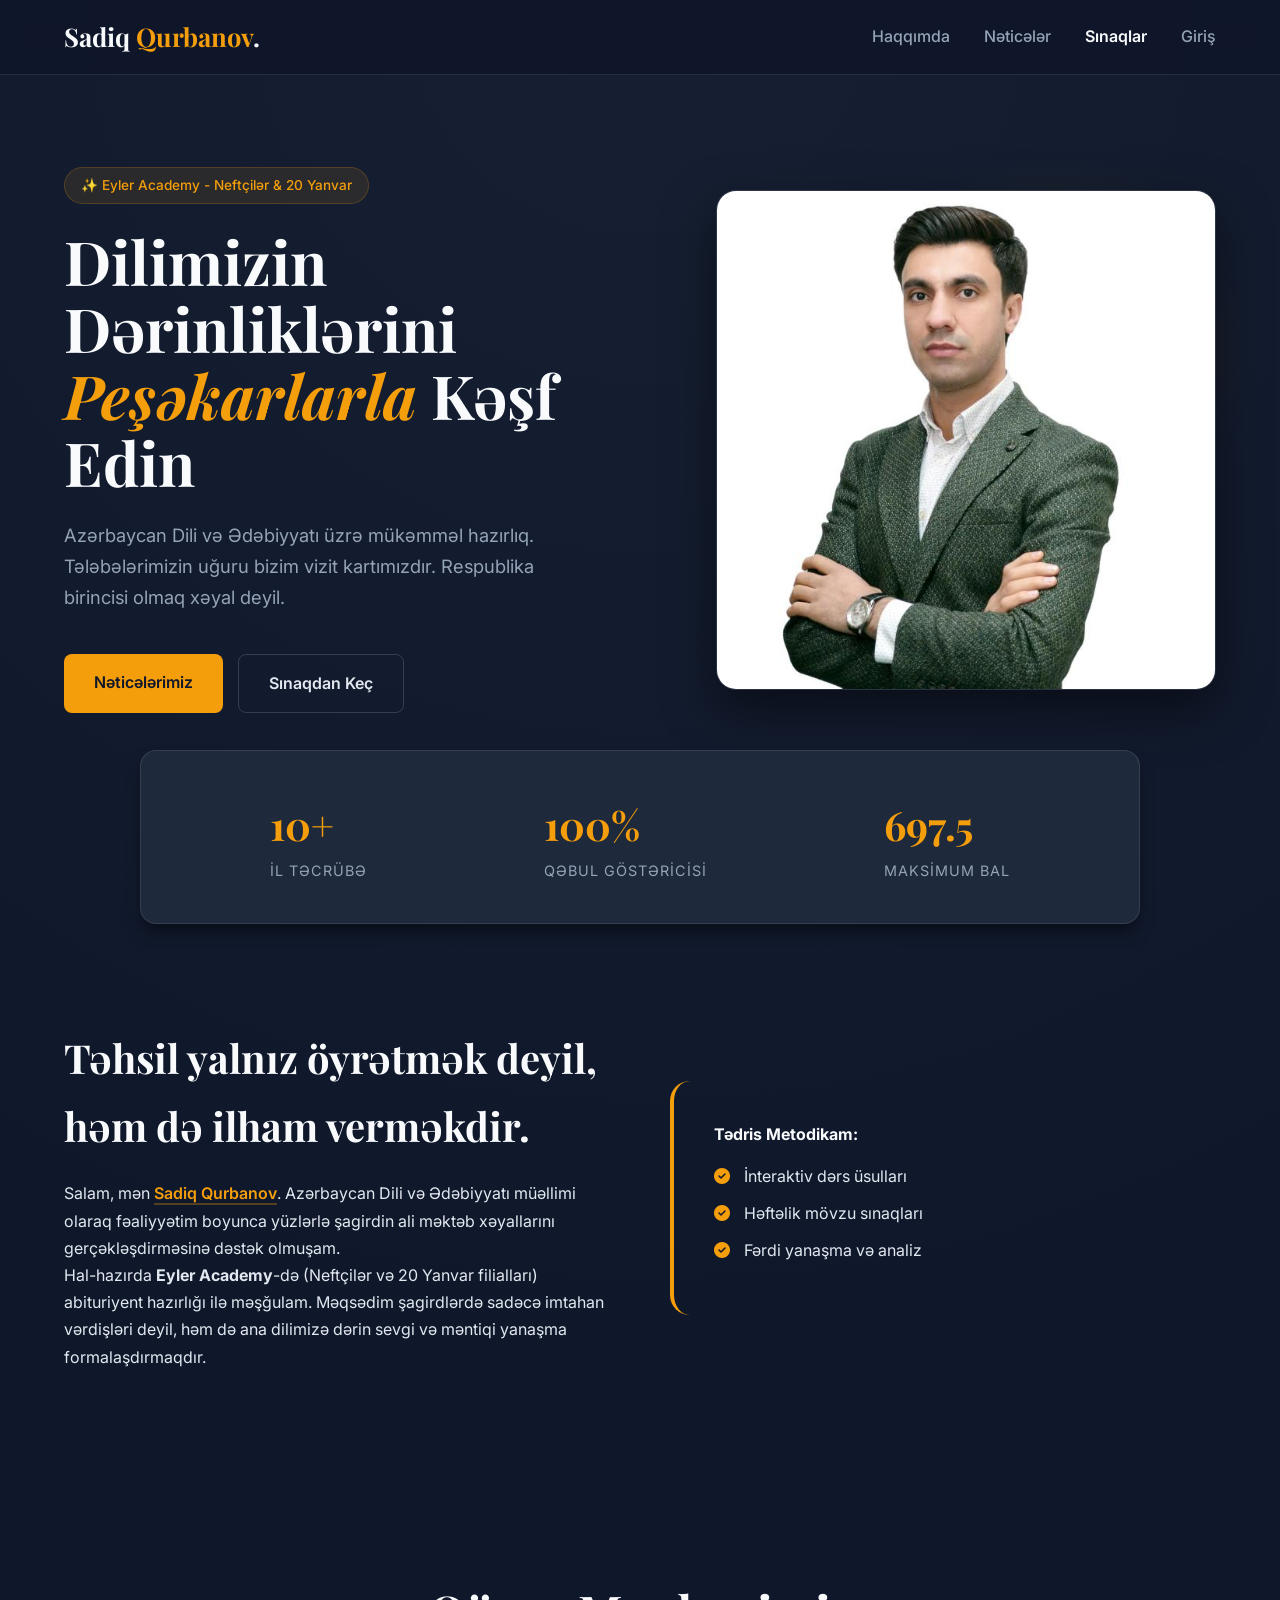
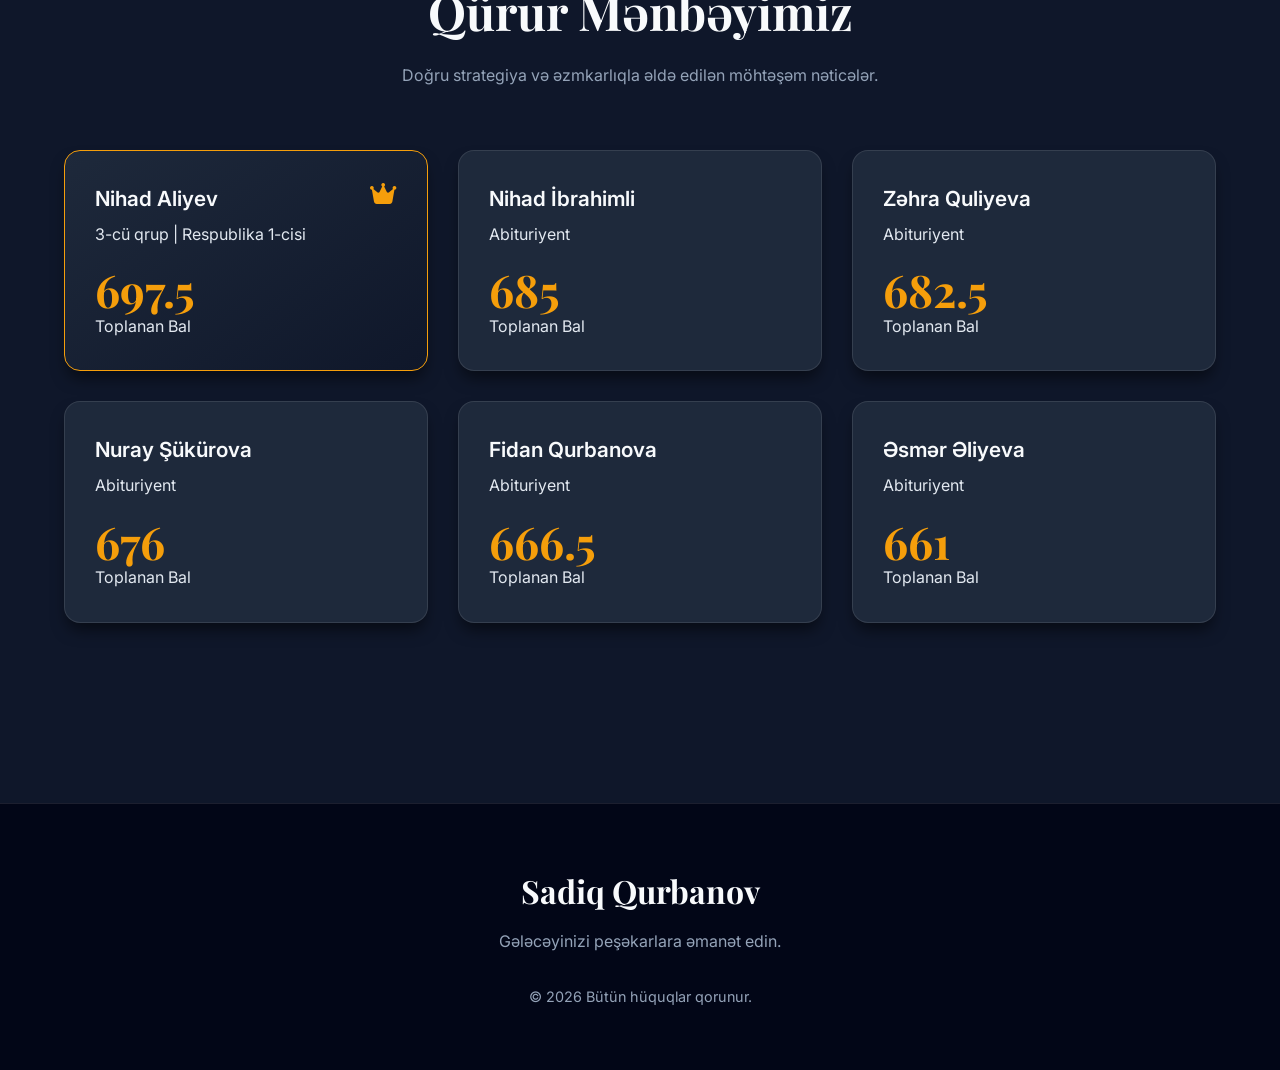
==== commit fa61805d: "Update index.html" ====
--- a/index.html
+++ b/index.html
@@ -1,331 +1,178 @@
-<!DOCTYPE html>
-<html lang="az">
-
-<head>
+<html lang="az"><head>
+     <link rel="shortcut icon" href="sadiqmuellim.jpg" type="image/x-icon">
     <meta charset="UTF-8">
-    <link rel="shortcut icon" href="logo.jpg" type="image/x-icon">
+    
     <meta name="viewport" content="width=device-width, initial-scale=1.0">
-    <title>Aurahub Premium Store</title>
+    <title>Sadiq Qurbanov | Azərbaycan Dili və Ədəbiyyatı</title>
+    <link rel="stylesheet" href="https://cdnjs.cloudflare.com/ajax/libs/font-awesome/6.4.0/css/all.min.css">
     <link rel="stylesheet" href="style.css">
-    <link rel="stylesheet" href="https://cdnjs.cloudflare.com/ajax/libs/font-awesome/6.4.0/css/all.min.css">
-    <link href="https://fonts.googleapis.com/css2?family=Inter:wght@400;500;600;700;800;900&display=swap"
-        rel="stylesheet">
-</head>
-
+<style type="text/css" id="operaUserStyle">
+  video {
+    filter: -opera-shader(url([data-uri]) -opera-args(0.50 calc(env(-opera-accent-color-r, 255)/255) calc(env(-opera-accent-color-g, 255)/255) calc(env(-opera-accent-color-b, 255)/255)));
+  }
+</style></head>
 <body>
 
-    <div id="toast-container"></div>
+    <header>
+        <div class="container">
+            <div class="nav-content">
+                <a href="index.html" class="logo">Sadiq <span>Qurbanov</span>.</a>
+                <nav>
+                    <a href="#about">Haqqımda</a>
+                    <a href="#results">Nəticələr</a>
+                    <a href="exam.html" style="color: var(--primary); font-weight: 600;">Sınaqlar </a>
+                    <a href="admin.html">Giriş</a>
+                </nav>
+            </div>
+        </div>
+    </header>
 
-    <div id="loading-overlay">
-        <div class="spinner"></div>
-        <p>Yüklənir...</p>
-    </div>
+    <section class="hero">
+        <div class="container">
+            <div style="display: flex; align-items: center; flex-wrap: wrap;">
+                <div class="hero-content">
+                    <span class="badge">✨ Eyler Academy - Neftçilər &amp; 20 Yanvar</span>
+                    <h1>Dilimizin Dərinliklərini <i>Peşəkarlarla</i> Kəşf Edin</h1>
+                    <p>Azərbaycan Dili və Ədəbiyyatı üzrə mükəmməl hazırlıq. Tələbələrimizin uğuru bizim vizit kartımızdır. Respublika birincisi olmaq xəyal deyil.</p>
+                    
+                    <div class="cta-group">
+                        <a href="#results" class="btn-primary">Nəticələrimiz</a>
+                        <a href="exam.html" class="btn-outline">Sınaqdan Keç</a>
+                    </div>
+                </div>
 
-    <div id="auth-section" class="hidden">
-        <div class="auth-wrapper glass-panel">
-            <div style="text-align: right; margin-bottom: 10px;">
-                <span onclick="closeAuth()" style="color: #cbd5e1; cursor: pointer; font-size: 0.9rem;">
-                    <i class="fas fa-times"></i> Mağazaya Qayıt
-                </span>
+                <div class="hero-image">
+                    <div class="img-bg-circle"></div>
+                    <div class="img-wrapper">
+                        <img src="sadiqmuellim.jpg" alt="Sadiq Qurbanov">
+                    </div>
+                </div>
             </div>
-            <img src="logo.jpg" class="brand-logo" alt="Aurahub">
+        </div>
+    </section>
 
-            <div id="login-form-container">
-                <h2 style="color:white; margin-bottom:5px;">Giriş</h2>
-                <form onsubmit="handleAuth(event)">
-                    <label>İstifadəçi Adı</label><input type="text" id="login-username" required>
-                    <label>Şifrə</label><input type="password" id="login-password" required>
-                    <button type="submit" id="btn-login" class="btn-primary">Giriş Et</button>
-                </form>
-                <div class="auth-switch">Hesabın yoxdur? <span onclick="switchAuth('register')">Qeydiyyat</span></div>
+    <div class="container">
+        <div class="stats-bar">
+            <div class="stat-item">
+                <div class="stat-num">10+</div>
+                <div class="stat-desc">İl Təcrübə</div>
             </div>
-
-            <div id="register-form-container" class="hidden">
-                <h2 style="color:white; margin-bottom:5px;">Qeydiyyat</h2>
-                <form onsubmit="handleRegister(event)">
-                    <label>İstifadəçi Adı</label><input type="text" id="reg-username" required>
-                    <label>Gmail</label><input type="email" id="reg-email" required placeholder="example@gmail.com">
-                    <label>Şifrə</label><input type="password" id="reg-password" required>
-                    <button type="submit" id="btn-register" class="btn-primary">Qeydiyyatdan Keç</button>
-                </form>
-                <div class="auth-switch">Artıq hesabın var? <span onclick="switchAuth('login')">Giriş Et</span></div>
+            <div class="stat-item">
+                <div class="stat-num">100%</div>
+                <div class="stat-desc">Qəbul Göstəricisi</div>
+            </div>
+            <div class="stat-item">
+                <div class="stat-num">697.5</div>
+                <div class="stat-desc">Maksimum Bal</div>
             </div>
         </div>
     </div>
 
-    <div id="user-section">
-
-        <nav class="navbar">
-
-            <div class="nav-left">
-                <a href="#" onclick="renderUserHome()" class="nav-brand">
-                    <img src="logo.jpg"> Aurahub
-                </a>
-
-                <div id="mobile-balance-display" onclick="openBalanceModal()" class="mobile-balance hidden-on-desktop">
-                    0.00 ₼
+    <section id="about">
+        <div class="container">
+            <div class="about-grid">
+                <div class="about-text">
+                    <h2 style="font-family: 'Playfair Display', serif; font-size: 2.5rem; margin-bottom: 20px; color: var(--primary);">Təhsil yalnız öyrətmək deyil, həm də ilham verməkdir.</h2>
+                    <p>Salam, mən <span class="highlight">Sadiq Qurbanov</span>. Azərbaycan Dili və Ədəbiyyatı müəllimi olaraq fəaliyyətim boyunca yüzlərlə şagirdin ali məktəb xəyallarını gerçəkləşdirməsinə dəstək olmuşam.</p>
+                    <p>Hal-hazırda <strong>Eyler Academy</strong>-də (Neftçilər və 20 Yanvar filialları) abituriyent hazırlığı ilə məşğulam. Məqsədim şagirdlərdə sadəcə imtahan vərdişləri deyil, həm də ana dilimizə dərin sevgi və məntiqi yanaşma formalaşdırmaqdır.</p>
                 </div>
-            </div>
-            <div class="search-box">
-                <i class="fas fa-search"></i>
-                <input type="text" placeholder="Axtar..." onkeyup="handleSearch(event)">
-            </div>
-
-            <div class="nav-actions">
-                <div id="guest-menu">
-                    <button class="btn-primary" onclick="openAuth()" style="padding: 8px 20px; font-size: 0.9rem;">
-                        <i class="fas fa-sign-in-alt"></i> Giriş Et
-                    </button>
-                </div>
-
-                <div id="user-menu" class="hidden" style="display:flex; align-items:center; gap:15px;">
-                    <div class="balance-display" id="user-balance-display" onclick="openBalanceModal()"
-                        style="cursor:pointer;" title="Balans Artır">
-                        0.00 ₼
-                    </div>
-
-                    <div class="btn-icon" onclick="openUserOrders()" title="Sifarişlərim">
-                        <i class="fas fa-box"></i>
-                    </div>
-
-                    <div class="btn-icon" onclick="openProfileModal()" title="Profil">
-                        <i class="fas fa-user-cog"></i>
-                    </div>
-
-                    <div class="btn-icon" onclick="openCart()" title="Səbət">
-                        <i class="fas fa-shopping-bag"></i>
-                        <span class="badge">0</span>
-                    </div>
-
-                    <div class="btn-icon" onclick="logout()" style="color:red;" title="Çıxış">
-                        <i class="fas fa-power-off"></i>
+                <div>
+                    <div style="background: var(--bg-alt); padding: 40px; border-radius: 20px; border-left: 4px solid var(--gold);">
+                        <h4 style="margin-bottom: 15px; color: var(--primary);">Tədris Metodikam:</h4>
+                        <ul style="list-style: none;">
+                            <li style="margin-bottom: 10px;"><i class="fas fa-check-circle" style="color: var(--gold); margin-right: 10px;"></i> İnteraktiv dərs üsulları</li>
+                            <li style="margin-bottom: 10px;"><i class="fas fa-check-circle" style="color: var(--gold); margin-right: 10px;"></i> Həftəlik mövzu sınaqları</li>
+                            <li style="margin-bottom: 10px;"><i class="fas fa-check-circle" style="color: var(--gold); margin-right: 10px;"></i> Fərdi yanaşma və analiz</li>
+                        </ul>
                     </div>
                 </div>
             </div>
-        </nav>
+        </div>
+    </section>
 
-        <div id="user-view" style="min-height: 60vh;"></div>
+    <section id="results" style="background-color: var(--bg-alt);">
+        <div class="container">
+            <div class="section-header">
+                <h2>Qürur Mənbəyimiz</h2>
+                <p>Doğru strategiya və əzmkarlıqla əldə edilən möhtəşəm nəticələr.</p>
+            </div>
 
-        <footer class="modern-footer">
-            <div class="footer-line"></div>
-
-            <div class="footer-content">
-                <div class="footer-grid">
-
-                    <div class="footer-brand-col">
-                        <div class="footer-logo-wrap">
-                            <img src="logo.jpg" alt="Aurahub">
-                            <span>Aurahub</span>
+            <div class="results-grid">
+                
+                <div class="result-card top-result">
+                    <div style="display: flex; justify-content: space-between; align-items: start;">
+                        <div>
+                            <div class="student-name">Nihad Aliyev</div>
+                            <div class="student-meta">3-cü qrup | Respublika 1-cisi</div>
                         </div>
-                        <p>
-                            Rəqəmsal dünyanın ən etibarlı ünvanı.
-                            Premium abunəliklər, oyun kodları və
-                            7/24 operativ dəstək xidməti.
-                        </p>
-                        <div class="social-row">
-                            <a href="#" class="social-icon"><i class="fab fa-instagram"></i></a>
-                            <a href="#" class="social-icon"><i class="fab fa-telegram-plane"></i></a>
-                            <a href="#" class="social-icon"><i class="fab fa-whatsapp"></i></a>
-                            <a href="#" class="social-icon"><i class="fab fa-tiktok"></i></a>
-                        </div>
+                        <i class="fas fa-crown" style="font-size: 1.5rem; color: var(--gold);"></i>
                     </div>
-
-                    <div class="footer-links-col">
-                        <h4>Menyu</h4>
-                        <ul>
-                            <li onclick="renderUserHome()"><i class="fas fa-chevron-right"></i> Ana Səhifə</li>
-                            <li onclick="openUserOrders()"><i class="fas fa-chevron-right"></i> Sifarişlərim</li>
-                            <li onclick="openCart()"><i class="fas fa-chevron-right"></i> Səbət</li>
-                            <li onclick="openBalanceModal()"><i class="fas fa-chevron-right"></i> Balans Artır</li>
-                        </ul>
-                    </div>
-
-
-                        <div class="footer-links-col">
-                            <h4>Kömək</h4>
-                            <ul>
-                                <li onclick="openInfoModal('about')"><i class="fas fa-chevron-right"></i> Biz Kimik?
-                                </li>
-                                <li onclick="openInfoModal('terms')"><i class="fas fa-chevron-right"></i> İstifadə
-                                    Qaydaları</li>
-                                <li onclick="openInfoModal('privacy')"><i class="fas fa-chevron-right"></i> Məxfilik
-                                    Siyasəti</li>
-                                <li onclick="openInfoModal('refund')"><i class="fas fa-chevron-right"></i> Geri Qaytarma
-                                </li>
-                            </ul>
-                        </div>
-                    </div>
-
-                    <div class="footer-contact-col">
-                        <h4>Bizimlə Əlaqə</h4>
-                        <div class="contact-item">
-                            <i class="fas fa-envelope"></i>
-                            <span>support@aurahub.az</span>
-                        </div>
-                        <div class="contact-item">
-                            <i class="fas fa-phone-alt"></i>
-                            <span>+994 50 123 45 67</span>
-                        </div>
-                        <div class="contact-item">
-                            <i class="fas fa-map-marker-alt"></i>
-                            <span>Bakı, Azərbaycan</span>
-                        </div>
+                    <div style="margin-top: 20px;">
+                        <div class="score">697.5</div>
+                        <div class="score-label">Toplanan Bal</div>
                     </div>
                 </div>
 
-                <div class="footer-bottom">
-                    <p>&copy; 2026 <b>Aurahub Enterprise</b>. Bütün hüquqlar qorunur.</p>
-                    <div class="payment-icons">
-                        <i class="fab fa-cc-visa"></i>
-                        <i class="fab fa-cc-mastercard"></i>
-                        <i class="fas fa-credit-card"></i>
+                <div class="result-card">
+                    <div class="student-name">Nihad İbrahimli</div>
+                    <div class="student-meta">Abituriyent</div>
+                    <div style="margin-top: 20px;">
+                        <div class="score">685</div>
+                        <div class="score-label">Toplanan Bal</div>
                     </div>
                 </div>
-            </div>
-        </footer>
 
-    </div>
+                <div class="result-card">
+                    <div class="student-name">Zəhra Quliyeva</div>
+                    <div class="student-meta">Abituriyent</div>
+                    <div style="margin-top: 20px;">
+                        <div class="score">682.5</div>
+                        <div class="score-label">Toplanan Bal</div>
+                    </div>
+                </div>
 
-    <div class="mobile-nav">
-        <div class="nav-item" onclick="renderUserHome()"><i class="fas fa-home"></i><span>Ev</span></div>
-        <div class="nav-item" onclick="handleMobileAction('orders')"><i class="fas fa-box"></i><span>Sifariş</span>
-        </div>
-        <div class="nav-item center-btn" onclick="handleMobileAction('balance')">
-            <div class="plus-btn"><i class="fas fa-plus"></i></div>
-        </div>
-        <div class="nav-item" onclick="handleMobileAction('profile')"><i class="fas fa-user"></i><span>Profil</span>
-        </div>
-        <div class="nav-item" onclick="openCart()"><i class="fas fa-shopping-cart"></i><span
-                class="mobile-badge badge">0</span><span>Səbət</span></div>
-    </div>
+                <div class="result-card">
+                    <div class="student-name">Nuray Şükürova</div>
+                    <div class="student-meta">Abituriyent</div>
+                    <div style="margin-top: 20px;">
+                        <div class="score">676</div>
+                        <div class="score-label">Toplanan Bal</div>
+                    </div>
+                </div>
 
-    <div id="admin-section" class="hidden">
-        <div class="sidebar">
-            <div class="sidebar-brand">AdminPanel</div>
-            <ul class="menu">
-                <li onclick="renderAdminDashboard()">İcmal</li>
-                <li onclick="renderAdminBalance()">Balans</li>
-                <li onclick="renderAdminProducts()">Məhsullar</li>
-                <li onclick="renderAdminOrders()">Sifariş</li>
-                <li onclick="renderAdminUsers()">Users</li>
-                <li onclick="logout()">Çıxış</li>
-            </ul>
-        </div>
-        <div class="admin-content">
-            <div id="admin-view"></div>
-        </div>
-    </div>
+                <div class="result-card">
+                    <div class="student-name">Fidan Qurbanova</div>
+                    <div class="student-meta">Abituriyent</div>
+                    <div style="margin-top: 20px;">
+                        <div class="score">666.5</div>
+                        <div class="score-label">Toplanan Bal</div>
+                    </div>
+                </div>
 
-    <div id="dynamic-modal" class="modal-overlay">
-        <div class="modal-box">
-            <span class="close-modal" onclick="closeModal('dynamic-modal')">&times;</span>
-            <div id="dynamic-content"></div>
-        </div>
-    </div>
+                <div class="result-card">
+                    <div class="student-name">Əsmər Əliyeva</div>
+                    <div class="student-meta">Abituriyent</div>
+                    <div style="margin-top: 20px;">
+                        <div class="score">661</div>
+                        <div class="score-label">Toplanan Bal</div>
+                    </div>
+                </div>
 
-    <div id="balance-modal" class="modal-overlay">
-        <div class="modal-box" style="width: 500px; max-width: 95%;">
-            <span class="close-modal" onclick="closeModal('balance-modal')">&times;</span>
-            <h2 style="color:white; text-align:center; margin-bottom:20px;">Balans Artır</h2>
-
-            <p style="color:#94a3b8; text-align:center; font-size:0.9rem; margin-bottom:15px;">
-                Aşağıdakı hesablardan birinə ödəniş edin və çeki yükləyin.
-            </p>
-
-            <div style="display: grid; grid-template-columns: 1fr 1fr; gap: 10px; margin-bottom: 20px;">
-                <div
-                    style="background: linear-gradient(135deg, #b91c1c, #ef4444); padding:15px; border-radius:12px; color:white;">
-                    <small>KAPITAL BANK</small><br><b>4169 7388...</b>
-                    <button
-                        onclick="navigator.clipboard.writeText('4169738871477638'); showToast('Kopyalandı','success')"
-                        style="width:100%; margin-top:5px; background:rgba(0,0,0,0.2); border:none; color:white; padding:5px; border-radius:5px; cursor:pointer;">Kopyala</button>
-                </div>
-                <div
-                    style="background: linear-gradient(135deg, #059669, #10b981); padding:15px; border-radius:12px; color:white;">
-                    <small>M10</small><br><b>077 763...</b>
-                    <button onclick="navigator.clipboard.writeText('+994777633777'); showToast('Kopyalandı','success')"
-                        style="width:100%; margin-top:5px; background:rgba(0,0,0,0.2); border:none; color:white; padding:5px; border-radius:5px; cursor:pointer;">Kopyala</button>
-                </div>
-            </div>
-
-            <label style="color:white;">Məbləğ (AZN)</label>
-            <input type="number" id="bal-amount" class="modal-input" placeholder="0.00" style="margin-bottom:10px;">
-
-            <label style="color:white;">Çek Linki</label>
-            <input type="text" id="bal-proof-link" class="modal-input" placeholder="https://..."
-                style="margin-bottom:5px;">
-            <a href="https://imgbb.com" target="_blank"
-                style="color:#6366f1; font-size:0.8rem; display:block; text-align:right; margin-bottom:15px;">Çeki
-                yüklə</a>
-
-            <button class="full-btn" onclick="submitBalanceRequest()">Sorğu Göndər</button>
-        </div>
-    </div>
-
-    <div id="profile-modal" class="modal-overlay">
-        <div class="modal-box" style="width: 400px;">
-            <span class="close-modal" onclick="closeModal('profile-modal')">&times;</span>
-            <h2 style="color:white; text-align:center; margin-bottom: 20px;">Profil</h2>
-
-            <div id="verify-badge"
-                style="padding:10px; margin-bottom:15px; border-radius:10px; text-align:center; color:white; font-weight:bold;">
-            </div>
-
-            <label style="color:white; margin-bottom:5px; display:block;">Mövcud Gmail</label>
-            <div style="display:flex; gap:10px; margin-bottom:10px;">
-                <input type="text" id="profile-email" readonly
-                    style="background:#334155; color:#cbd5e1; flex:1; padding:10px; border-radius:8px; border:none;">
-                <button id="btn-verify-current" class="btn-primary" onclick="verifyCurrentEmail()"
-                    style="width:auto; padding:0 15px; font-size:0.8rem;">Kod Göndər</button>
-            </div>
-
-            <div style="text-align:right; margin-bottom:10px;">
-                <span onclick="toggleChangeEmail()"
-                    style="color:#6366f1; cursor:pointer; font-size:0.8rem; text-decoration:underline;">Gmaili
-                    Dəyiş</span>
-            </div>
-
-            <div id="change-email-section" class="hidden"
-                style="margin-bottom:15px; background:#0f172a; padding:10px; border-radius:10px;">
-                <label style="color:white; margin-bottom:5px; display:block;">Yeni Gmail</label>
-                <div style="display:flex; gap:10px;">
-                    <input type="email" id="new-email" placeholder="Yeni gmail..."
-                        style="background:#1e293b; border:1px solid #334155; color:white; padding:10px; border-radius:8px; flex:1;">
-                    <button class="btn-primary" onclick="updateEmail()" style="width:auto; white-space:nowrap;">Kod
-                        Al</button>
-                </div>
-            </div>
-
-            <div id="verify-section" class="hidden" style="margin-bottom:20px;">
-                <label style="color:#10b981; margin-bottom:5px; display:block;">Təsdiq Kodu</label>
-                <div style="display:flex; gap:10px;">
-                    <input type="number" id="verify-code" placeholder="Kodu yazın..."
-                        style="background:#0f172a; border:1px solid #10b981; color:white; padding:10px; border-radius:8px; flex:1; text-align:center; letter-spacing:2px;">
-                    <button class="full-btn" onclick="verifyCode()"
-                        style="background:#10b981; width:auto;">Təsdiqlə</button>
-                </div>
-            </div>
-
-            <div style="margin-top: 25px; padding-top: 15px; border-top: 1px solid #334155;">
-                <button onclick="logout()"
-                    style="width:100%; padding:12px; border-radius:10px; border:1px solid #ef4444; background:rgba(239, 68, 68, 0.1); color:#ef4444; font-weight:bold; cursor:pointer; transition:0.3s; display:flex; align-items:center; justify-content:center; gap:10px;">
-                    <i class="fas fa-sign-out-alt"></i> Hesabdan Çıxış Et
-                </button>
             </div>
         </div>
-    </div>
+    </section>
 
-    <div id="delivery-modal" class="modal-overlay">
-        <div class="modal-box">
-            <span class="close-modal" onclick="closeModal('delivery-modal')">&times;</span>
-            <input type="hidden" id="del-order-id">
-            <textarea id="del-text" placeholder="Kodu bura yazın..." rows="5"
-                style="width:100%; margin-bottom:10px;"></textarea>
-            <button class="full-btn" onclick="submitDelivery()">Göndər</button>
+    <footer>
+        <div class="container">
+            <h3>Sadiq Qurbanov</h3>
+            <p>Gələcəyinizi peşəkarlara əmanət edin.</p>
+            <div style="margin-top: 30px; font-size: 0.9rem;">
+                © 2026 Bütün hüquqlar qorunur.
+            </div>
         </div>
-    </div>
+    </footer>
 
-    <script src="script.js"></script>
-</body>
 
-</html>
+
+
+</body></html>
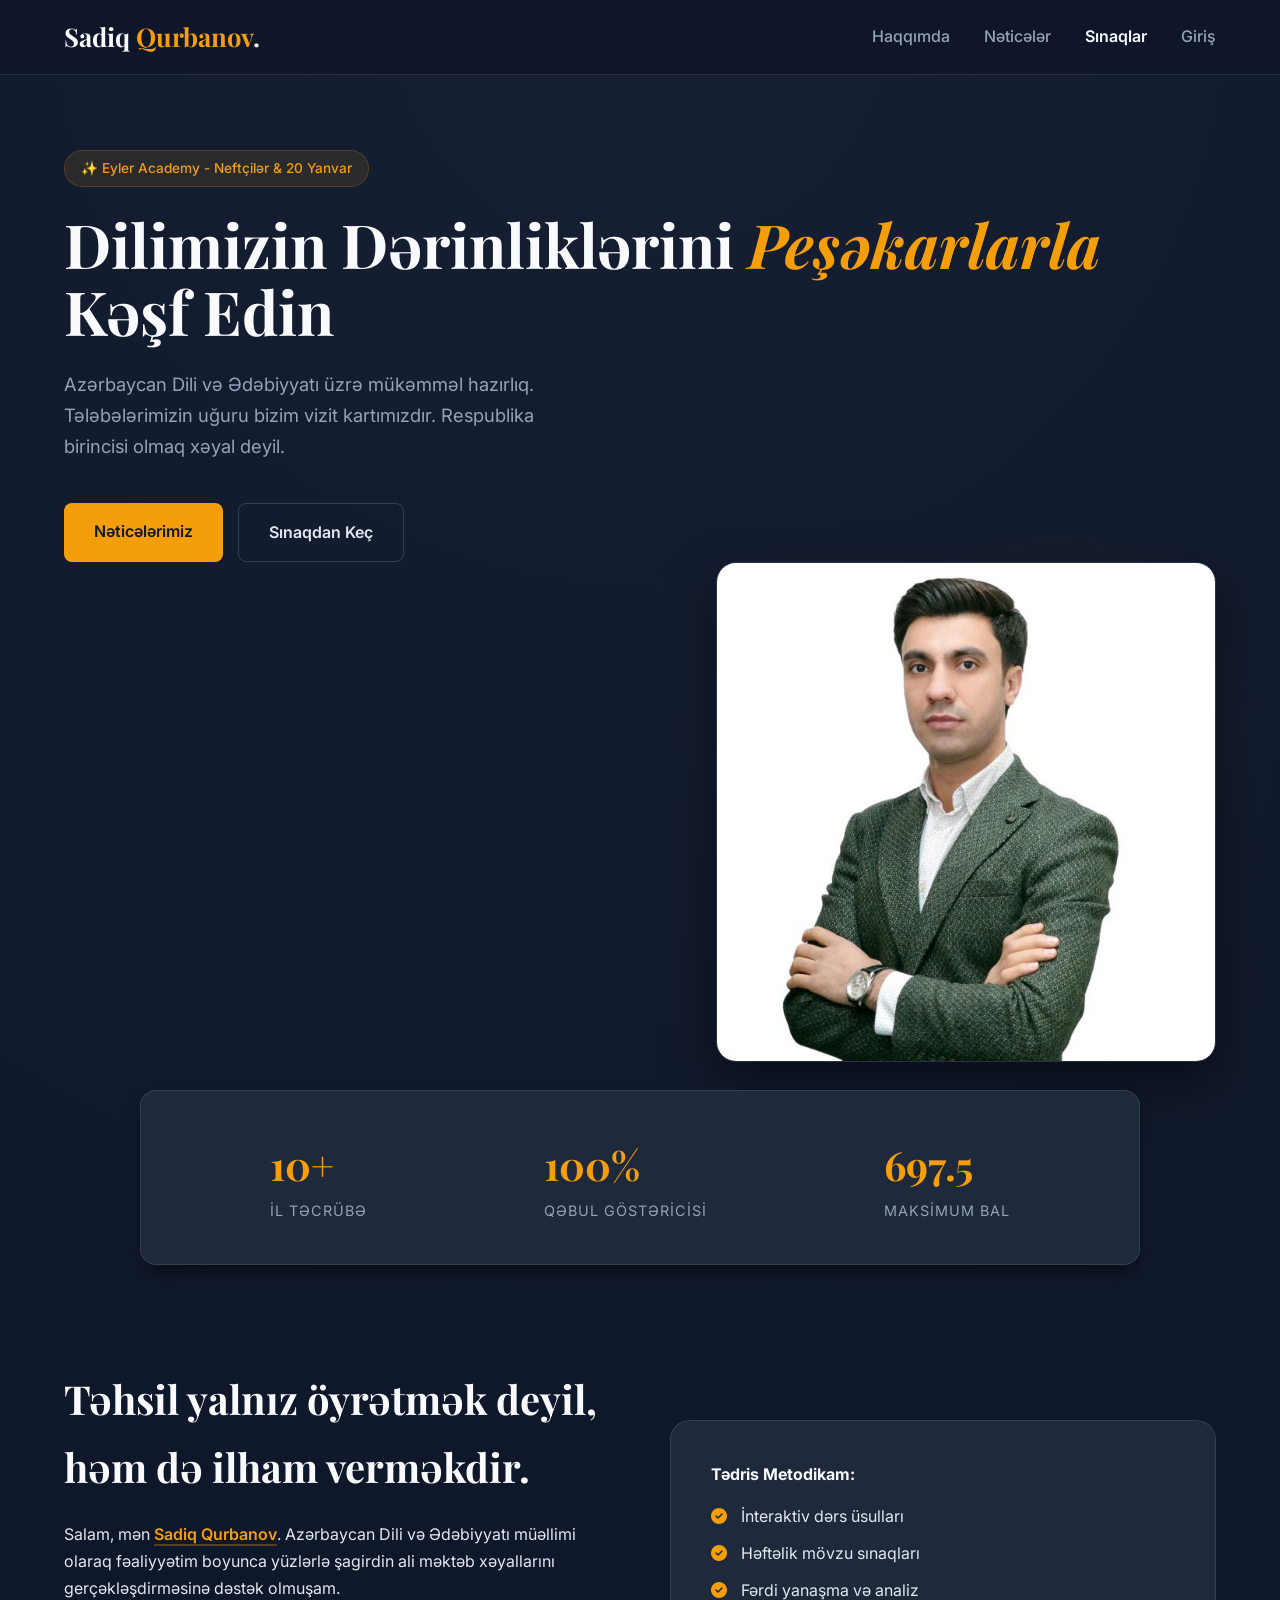
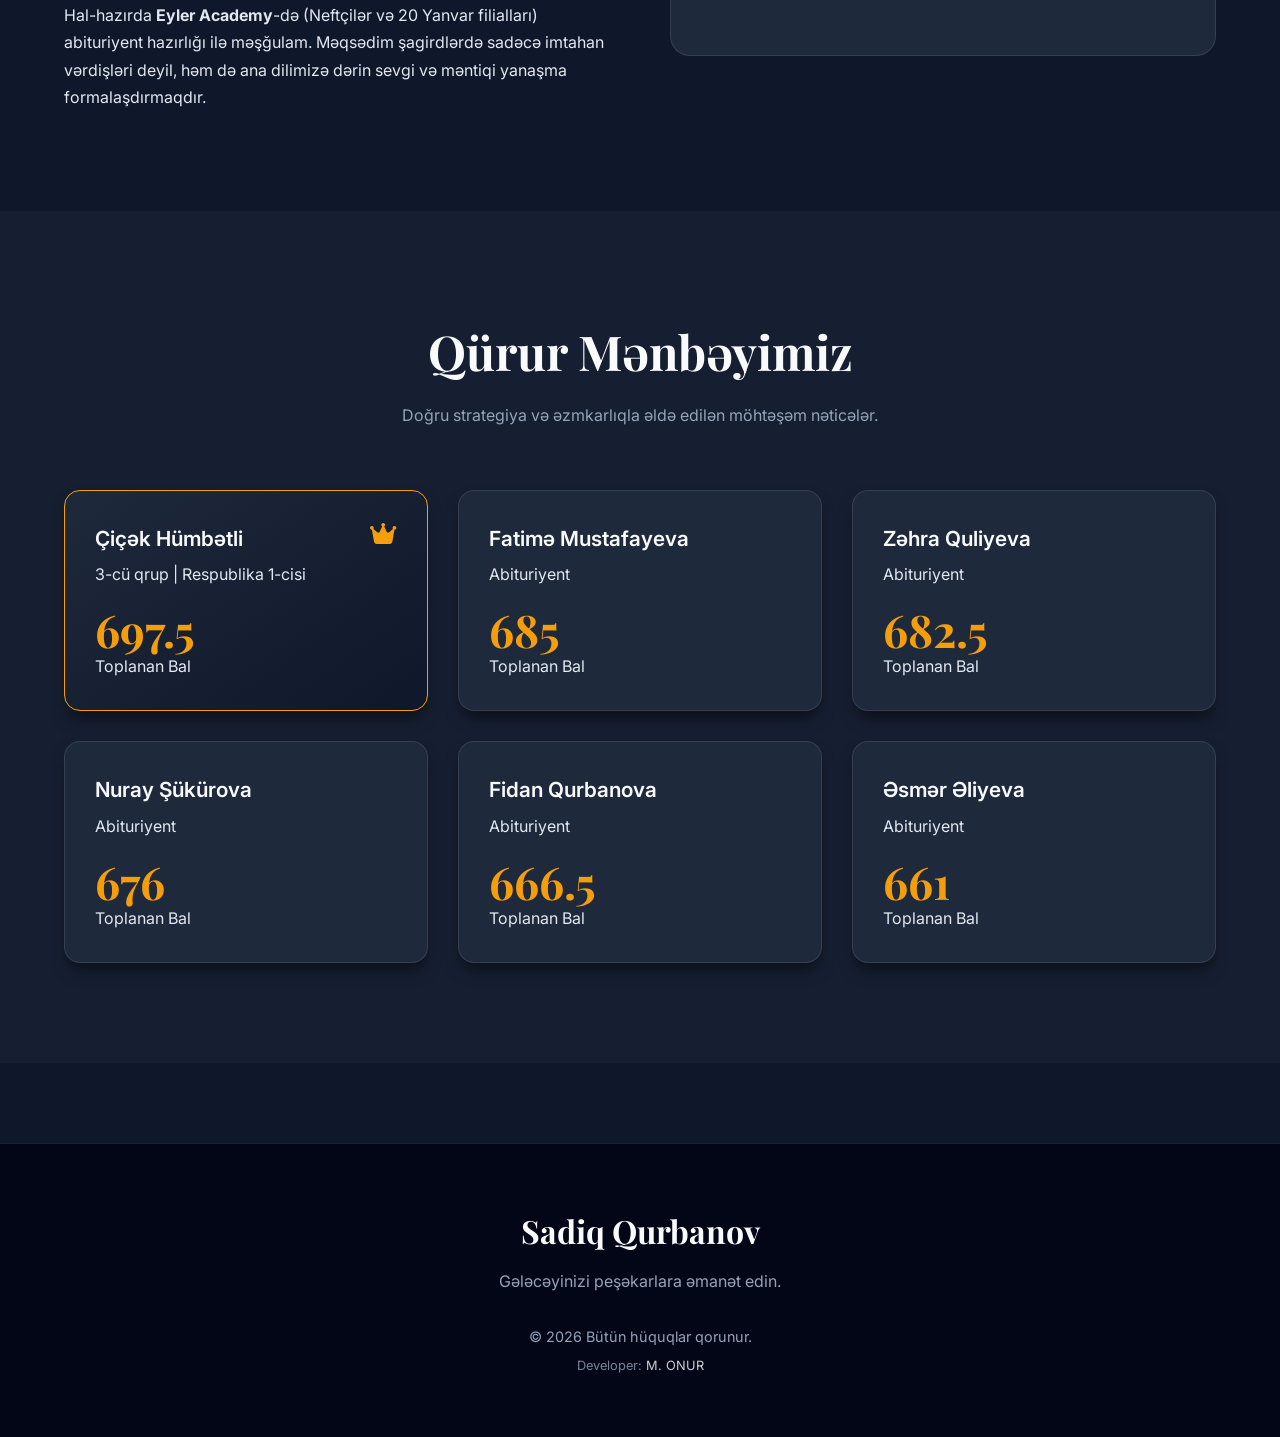
==== commit 03308c5d: "Update index.html" ====
--- a/index.html
+++ b/index.html
@@ -1,16 +1,15 @@
-<html lang="az"><head>
-     <link rel="shortcut icon" href="sadiqmuellim.jpg" type="image/x-icon">
+<!DOCTYPE html>
+<html lang="az">
+
+<head>
+    <link rel="shortcut icon" href="sadiqmuellim.jpg" type="image/x-icon">
     <meta charset="UTF-8">
-    
     <meta name="viewport" content="width=device-width, initial-scale=1.0">
     <title>Sadiq Qurbanov | Azərbaycan Dili və Ədəbiyyatı</title>
     <link rel="stylesheet" href="https://cdnjs.cloudflare.com/ajax/libs/font-awesome/6.4.0/css/all.min.css">
     <link rel="stylesheet" href="style.css">
-<style type="text/css" id="operaUserStyle">
-  video {
-    filter: -opera-shader(url([data-uri]) -opera-args(0.50 calc(env(-opera-accent-color-r, 255)/255) calc(env(-opera-accent-color-g, 255)/255) calc(env(-opera-accent-color-b, 255)/255)));
-  }
-</style></head>
+</head>
+
 <body>
 
     <header>
@@ -29,12 +28,13 @@
 
     <section class="hero">
         <div class="container">
-            <div style="display: flex; align-items: center; flex-wrap: wrap;">
+            <div class="hero-layout">
                 <div class="hero-content">
-                    <span class="badge">✨ Eyler Academy - Neftçilər &amp; 20 Yanvar</span>
+                    <span class="badge">✨ Eyler Academy - Neftçilər & 20 Yanvar</span>
                     <h1>Dilimizin Dərinliklərini <i>Peşəkarlarla</i> Kəşf Edin</h1>
-                    <p>Azərbaycan Dili və Ədəbiyyatı üzrə mükəmməl hazırlıq. Tələbələrimizin uğuru bizim vizit kartımızdır. Respublika birincisi olmaq xəyal deyil.</p>
-                    
+                    <p>Azərbaycan Dili və Ədəbiyyatı üzrə mükəmməl hazırlıq. Tələbələrimizin uğuru bizim vizit
+                        kartımızdır. Respublika birincisi olmaq xəyal deyil.</p>
+
                     <div class="cta-group">
                         <a href="#results" class="btn-primary">Nəticələrimiz</a>
                         <a href="exam.html" class="btn-outline">Sınaqdan Keç</a>
@@ -72,17 +72,27 @@
         <div class="container">
             <div class="about-grid">
                 <div class="about-text">
-                    <h2 style="font-family: 'Playfair Display', serif; font-size: 2.5rem; margin-bottom: 20px; color: var(--primary);">Təhsil yalnız öyrətmək deyil, həm də ilham verməkdir.</h2>
-                    <p>Salam, mən <span class="highlight">Sadiq Qurbanov</span>. Azərbaycan Dili və Ədəbiyyatı müəllimi olaraq fəaliyyətim boyunca yüzlərlə şagirdin ali məktəb xəyallarını gerçəkləşdirməsinə dəstək olmuşam.</p>
-                    <p>Hal-hazırda <strong>Eyler Academy</strong>-də (Neftçilər və 20 Yanvar filialları) abituriyent hazırlığı ilə məşğulam. Məqsədim şagirdlərdə sadəcə imtahan vərdişləri deyil, həm də ana dilimizə dərin sevgi və məntiqi yanaşma formalaşdırmaqdır.</p>
+                    <h2
+                        style="font-family: 'Playfair Display', serif; font-size: 2.5rem; margin-bottom: 20px; color: var(--primary);">
+                        Təhsil yalnız öyrətmək deyil, həm də ilham verməkdir.</h2>
+                    <p>Salam, mən <span class="highlight">Sadiq Qurbanov</span>. Azərbaycan Dili və Ədəbiyyatı müəllimi
+                        olaraq fəaliyyətim boyunca yüzlərlə şagirdin ali məktəb xəyallarını gerçəkləşdirməsinə dəstək
+                        olmuşam.</p>
+                    <p>Hal-hazırda <strong>Eyler Academy</strong>-də (Neftçilər və 20 Yanvar filialları) abituriyent
+                        hazırlığı ilə məşğulam. Məqsədim şagirdlərdə sadəcə imtahan vərdişləri deyil, həm də ana
+                        dilimizə dərin sevgi və məntiqi yanaşma formalaşdırmaqdır.</p>
                 </div>
                 <div>
-                    <div style="background: var(--bg-alt); padding: 40px; border-radius: 20px; border-left: 4px solid var(--gold);">
+                    <div
+                        style="background: var(--bg-surface); padding: 40px; border-radius: 20px; border-left: 4px solid var(--gold); border: var(--border);">
                         <h4 style="margin-bottom: 15px; color: var(--primary);">Tədris Metodikam:</h4>
                         <ul style="list-style: none;">
-                            <li style="margin-bottom: 10px;"><i class="fas fa-check-circle" style="color: var(--gold); margin-right: 10px;"></i> İnteraktiv dərs üsulları</li>
-                            <li style="margin-bottom: 10px;"><i class="fas fa-check-circle" style="color: var(--gold); margin-right: 10px;"></i> Həftəlik mövzu sınaqları</li>
-                            <li style="margin-bottom: 10px;"><i class="fas fa-check-circle" style="color: var(--gold); margin-right: 10px;"></i> Fərdi yanaşma və analiz</li>
+                            <li style="margin-bottom: 10px;"><i class="fas fa-check-circle"
+                                    style="color: var(--gold); margin-right: 10px;"></i> İnteraktiv dərs üsulları</li>
+                            <li style="margin-bottom: 10px;"><i class="fas fa-check-circle"
+                                    style="color: var(--gold); margin-right: 10px;"></i> Həftəlik mövzu sınaqları</li>
+                            <li style="margin-bottom: 10px;"><i class="fas fa-check-circle"
+                                    style="color: var(--gold); margin-right: 10px;"></i> Fərdi yanaşma və analiz</li>
                         </ul>
                     </div>
                 </div>
@@ -90,7 +100,7 @@
         </div>
     </section>
 
-    <section id="results" style="background-color: var(--bg-alt);">
+    <section id="results" style="background-color: rgba(30, 41, 59, 0.5);">
         <div class="container">
             <div class="section-header">
                 <h2>Qürur Mənbəyimiz</h2>
@@ -98,11 +108,11 @@
             </div>
 
             <div class="results-grid">
-                
+
                 <div class="result-card top-result">
                     <div style="display: flex; justify-content: space-between; align-items: start;">
                         <div>
-                            <div class="student-name">Nihad Aliyev</div>
+                            <div class="student-name">Çiçək Hümbətli</div>
                             <div class="student-meta">3-cü qrup | Respublika 1-cisi</div>
                         </div>
                         <i class="fas fa-crown" style="font-size: 1.5rem; color: var(--gold);"></i>
@@ -114,7 +124,7 @@
                 </div>
 
                 <div class="result-card">
-                    <div class="student-name">Nihad İbrahimli</div>
+                    <div class="student-name">Fatimə Mustafayeva</div>
                     <div class="student-meta">Abituriyent</div>
                     <div style="margin-top: 20px;">
                         <div class="score">685</div>
@@ -167,12 +177,14 @@
             <h3>Sadiq Qurbanov</h3>
             <p>Gələcəyinizi peşəkarlara əmanət edin.</p>
             <div style="margin-top: 30px; font-size: 0.9rem;">
-                © 2026 Bütün hüquqlar qorunur.
+                &copy; 2026 Bütün hüquqlar qorunur.
+                <br>
+                <span style="font-size: 0.8rem; opacity: 0.8; margin-top: 5px; display: inline-block;">
+                    Developer: <a href="#" style="color: WHITE; text-decoration: none;">M. ONUR</a>
+                </span>
             </div>
         </div>
     </footer>
+</body>
 
-
-
-
-</body></html>
+</html>
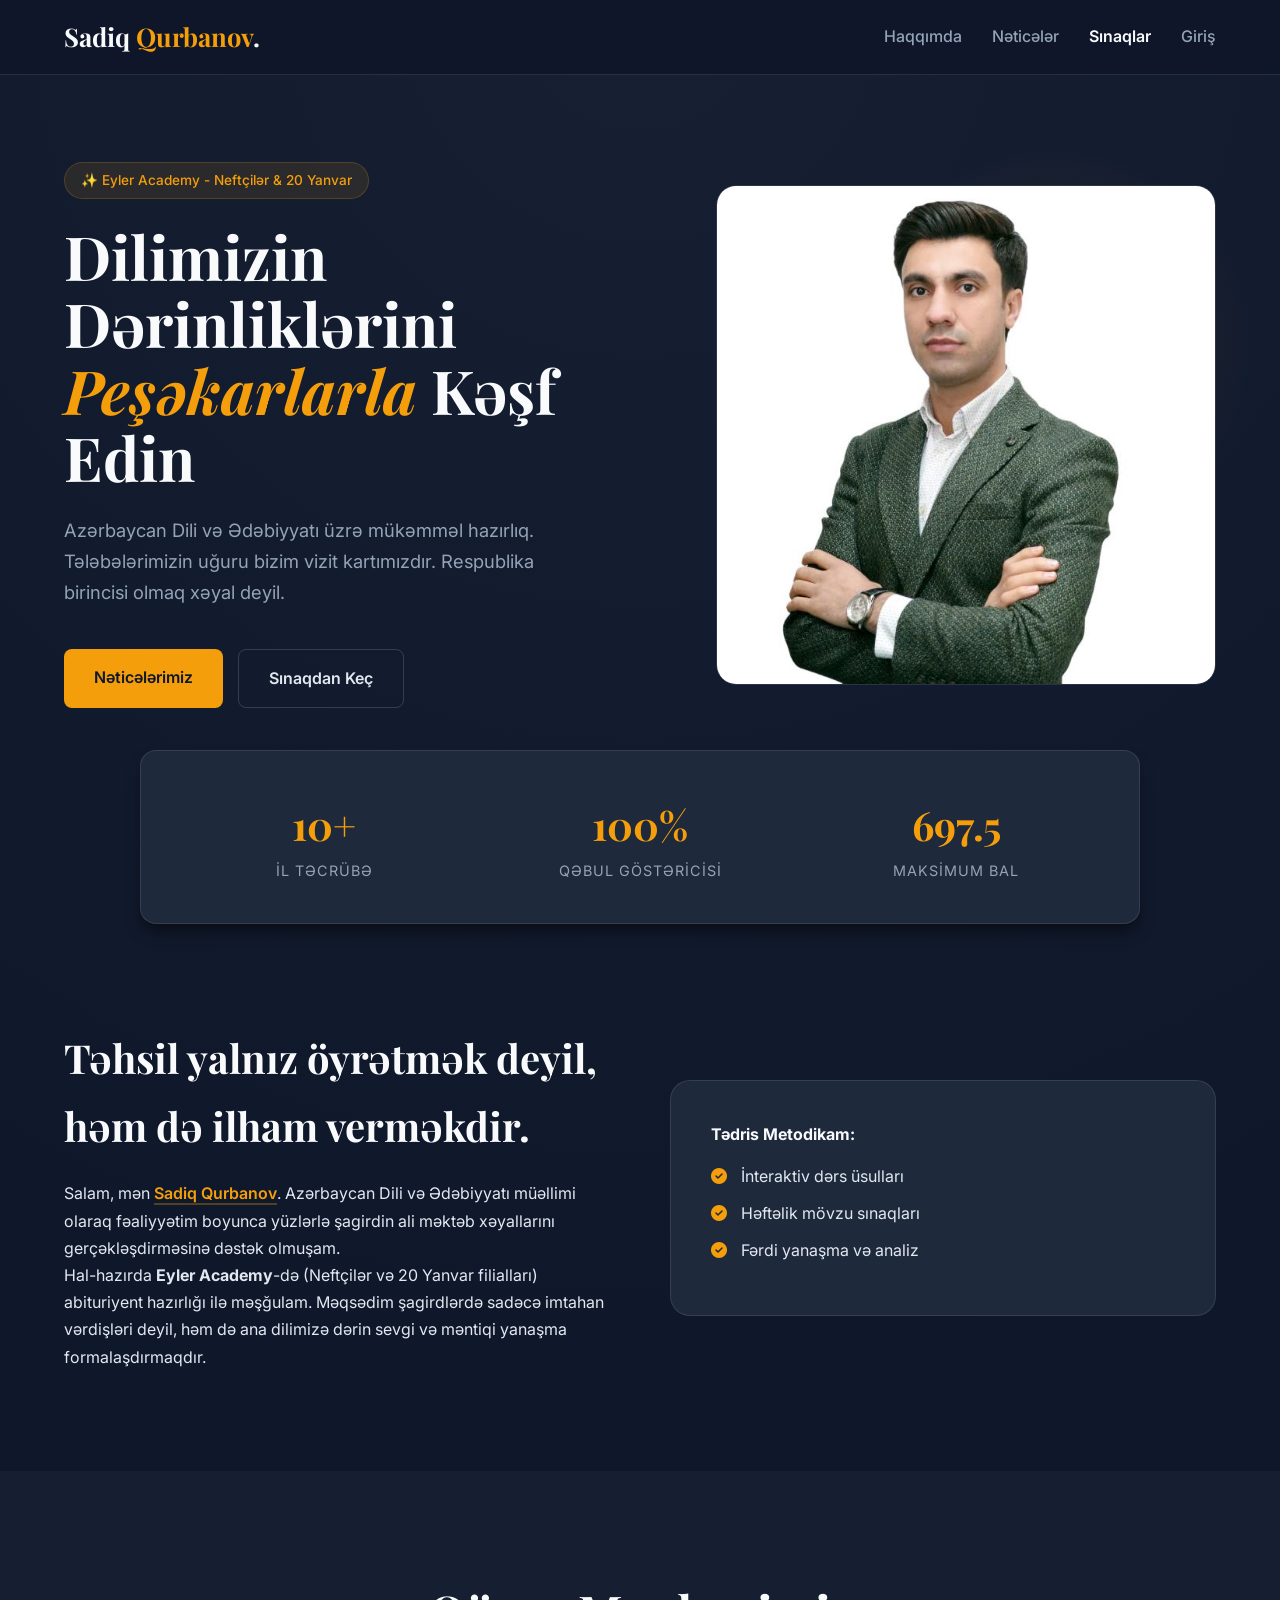
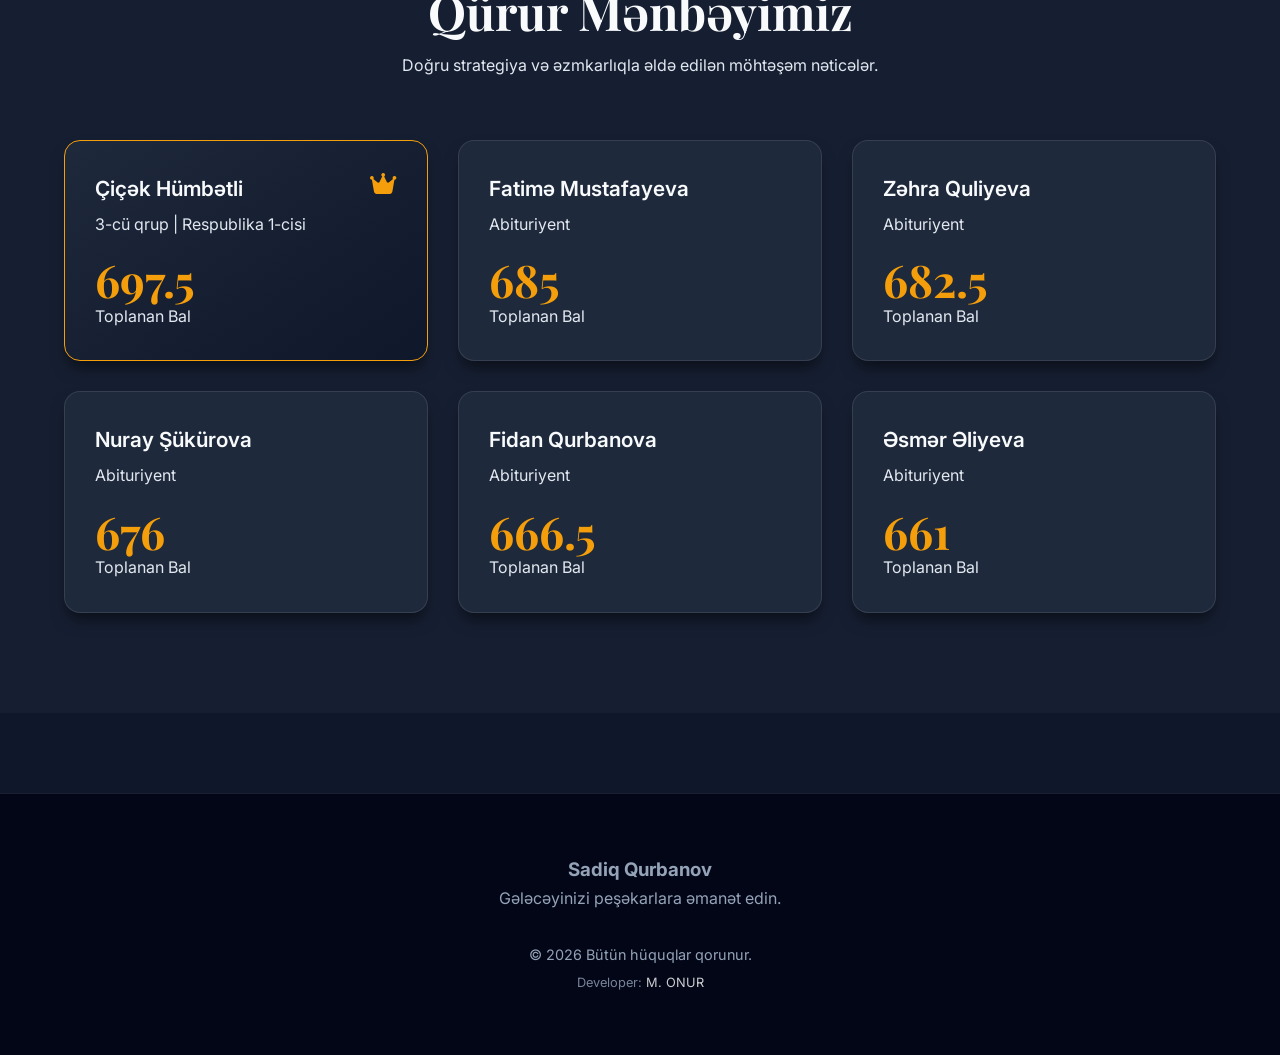
==== commit 0a615400: "Add files via upload" ====
--- a/index.html
+++ b/index.html
@@ -187,4 +187,4 @@
     </footer>
 </body>
 
-</html>
+</html>
--- a/style.css
+++ b/style.css
@@ -1,38 +1,26 @@
-/* --- PREMIUM DARK THEME (MOBILE RESPONSIVE 2026) --- */
+/* --- PREMIUM DARK THEME (FIXED & OPTIMIZED) --- */
 @import url('https://fonts.googleapis.com/css2?family=Inter:wght@300;400;500;600&family=Playfair+Display:ital,wght@0,600;0,700;1,600&display=swap');
 
 :root {
-    /* --- RƏNGLƏR --- */
     --bg-body: #0f172a;
     --bg-surface: #1e293b;
     --glass: rgba(15, 23, 42, 0.95);
-
     --primary: #f8fafc;
     --text-main: #e2e8f0;
     --text-light: #94a3b8;
-
     --gold: #f59e0b;
     --gold-hover: #d97706;
     --gold-glow: rgba(245, 158, 11, 0.3);
-
     --success: #34d399;
     --success-bg: rgba(52, 211, 153, 0.1);
     --error: #f87171;
     --error-bg: rgba(248, 113, 113, 0.1);
-
     --border: 1px solid rgba(255, 255, 255, 0.1);
     --shadow: 0 10px 15px -3px rgba(0, 0, 0, 0.5);
 }
 
-html {
-    scroll-behavior: smooth;
-}
-
-* {
-    margin: 0;
-    padding: 0;
-    box-sizing: border-box;
-}
+html { scroll-behavior: smooth; }
+* { margin: 0; padding: 0; box-sizing: border-box; }
 
 body {
     font-family: 'Inter', sans-serif;
@@ -43,734 +31,125 @@
     background-image: radial-gradient(circle at 50% 0%, rgba(30, 41, 59, 0.5) 0%, transparent 50%);
 }
 
+/* --- VACİB: Gizlətmə Sinfi (Çakışmanı həll edən kod) --- */
+.hidden {
+    display: none !important;
+}
+
 /* --- NAVBAR --- */
 header {
     position: fixed;
-    top: 0;
-    width: 100%;
-    z-index: 1000;
+    top: 0; width: 100%; z-index: 1000;
     background: var(--glass);
     backdrop-filter: blur(12px);
     border-bottom: var(--border);
     padding: 15px 0;
 }
-
-.container {
-    max-width: 1200px;
-    margin: 0 auto;
-    padding: 0 24px;
-}
-
-.nav-content {
-    display: flex;
-    justify-content: space-between;
-    align-items: center;
-}
-
-.logo {
-    font-family: 'Playfair Display', serif;
-    font-size: 1.6rem;
-    font-weight: 700;
-    color: var(--primary);
-    text-decoration: none;
-}
-
-.logo span {
-    color: var(--gold);
-}
-
-nav a {
-    text-decoration: none;
-    color: var(--text-light);
-    font-weight: 500;
-    margin-left: 30px;
-    transition: 0.3s;
-    position: relative;
-}
-
-nav a:hover,
-nav a.active {
-    color: var(--primary);
-}
-
-nav a:hover::after {
-    content: '';
-    position: absolute;
-    width: 100%;
-    height: 2px;
-    bottom: -4px;
-    left: 0;
-    background: var(--gold);
-}
+.container { max-width: 1200px; margin: 0 auto; padding: 0 24px; width: 100%; }
+.nav-content { display: flex; justify-content: space-between; align-items: center; }
+.logo { font-family: 'Playfair Display', serif; font-size: 1.6rem; font-weight: 700; color: var(--primary); text-decoration: none; z-index: 1001; }
+.logo span { color: var(--gold); }
+nav { display: flex; align-items: center; }
+nav a { text-decoration: none; color: var(--text-light); font-weight: 500; margin-left: 30px; transition: 0.3s; position: relative; white-space: nowrap; }
+nav a:hover, nav a.active { color: var(--primary); }
+nav a:hover::after { content: ''; position: absolute; width: 100%; height: 2px; bottom: -4px; left: 0; background: var(--gold); }
 
 /* --- HERO --- */
-.hero {
-    padding-top: 150px;
-    padding-bottom: 80px;
-    display: flex;
-    align-items: center;
-    justify-content: space-between;
-    min-height: 90vh;
-}
+.hero { padding-top: 140px; padding-bottom: 80px; display: flex; align-items: center; justify-content: space-between; min-height: 90vh; position: relative; }
+.hero-layout { display: flex; align-items: center; justify-content: space-between; width: 100%; }
+.hero-content { flex: 1; padding-right: 60px; animation: slideInLeft 1s; z-index: 5; }
+.badge { display: inline-block; padding: 6px 16px; background: rgba(245, 158, 11, 0.1); color: var(--gold); border: 1px solid rgba(245, 158, 11, 0.2); border-radius: 30px; font-size: 0.85rem; font-weight: 500; margin-bottom: 24px; }
+.hero h1 { font-family: 'Playfair Display', serif; font-size: 3.8rem; line-height: 1.1; color: var(--primary); margin-bottom: 24px; }
+.hero h1 i { font-style: italic; color: var(--gold); }
+.hero p { font-size: 1.15rem; color: var(--text-light); margin-bottom: 40px; max-width: 500px; }
+.cta-group { display: flex; gap: 15px; flex-wrap: wrap; }
+.btn-primary { padding: 15px 30px; background: var(--gold); color: #0f172a; text-decoration: none; border-radius: 8px; font-weight: 600; transition: 0.3s; border: none; cursor: pointer; display: inline-block; text-align: center; }
+.btn-primary:hover { transform: translateY(-2px); background: var(--gold-hover); box-shadow: 0 4px 12px var(--gold-glow); }
+.btn-outline { padding: 15px 30px; background: transparent; color: var(--text-main); text-decoration: none; border: 1px solid rgba(255, 255, 255, 0.15); border-radius: 8px; font-weight: 600; transition: 0.3s; display: inline-block; text-align: center; }
+.btn-outline:hover { border-color: var(--gold); color: var(--gold); background: rgba(255, 255, 255, 0.03); }
 
-.hero-content {
-    flex: 1;
-    padding-right: 60px;
-    animation: slideInLeft 1s;
-}
-
-.badge {
-    display: inline-block;
-    padding: 6px 16px;
-    background: rgba(245, 158, 11, 0.1);
-    color: var(--gold);
-    border: 1px solid rgba(245, 158, 11, 0.2);
-    border-radius: 30px;
-    font-size: 0.85rem;
-    font-weight: 500;
-    margin-bottom: 24px;
-}
-
-.hero h1 {
-    font-family: 'Playfair Display', serif;
-    font-size: 3.8rem;
-    line-height: 1.1;
-    color: var(--primary);
-    margin-bottom: 24px;
-}
-
-.hero h1 i {
-    font-style: italic;
-    color: var(--gold);
-}
-
-.hero p {
-    font-size: 1.15rem;
-    color: var(--text-light);
-    margin-bottom: 40px;
-    max-width: 500px;
-}
-
-.cta-group {
-    display: flex;
-    gap: 15px;
-}
-
-.btn-primary {
-    padding: 15px 30px;
-    background: var(--gold);
-    color: #0f172a;
-    text-decoration: none;
-    border-radius: 8px;
-    font-weight: 600;
-    transition: 0.3s;
-    border: none;
-    cursor: pointer;
-    display: inline-block;
-    text-align: center;
-}
-
-.btn-primary:hover {
-    transform: translateY(-2px);
-    background: var(--gold-hover);
-    box-shadow: 0 4px 12px var(--gold-glow);
-}
-
-.btn-outline {
-    padding: 15px 30px;
-    background: transparent;
-    color: var(--text-main);
-    text-decoration: none;
-    border: 1px solid rgba(255, 255, 255, 0.15);
-    border-radius: 8px;
-    font-weight: 600;
-    transition: 0.3s;
-    display: inline-block;
-    text-align: center;
-}
-
-.btn-outline:hover {
-    border-color: var(--gold);
-    color: var(--gold);
-    background: rgba(255, 255, 255, 0.03);
-}
-
-.hero-image {
-    flex: 1;
-    position: relative;
-    display: flex;
-    justify-content: flex-end;
-    animation: slideInRight 1s;
-}
-
-.img-wrapper img {
-    width: 100%;
-    max-width: 500px;
-    border-radius: 20px;
-    box-shadow: 0 20px 50px rgba(0, 0, 0, 0.5);
-    position: relative;
-    z-index: 2;
-    border: var(--border);
-}
-
-.img-bg-circle {
-    position: absolute;
-    width: 400px;
-    height: 400px;
-    background: radial-gradient(circle, rgba(245, 158, 11, 0.1) 0%, transparent 70%);
-    border-radius: 50%;
-    top: -40px;
-    right: -40px;
-    z-index: 1;
-}
+/* Hero Image */
+.hero-image { flex: 1; position: relative; display: flex; justify-content: flex-end; animation: slideInRight 1s; }
+.img-wrapper { position: relative; z-index: 2; width: 100%; max-width: 500px; border-radius: 20px; overflow: hidden; }
+.img-wrapper img { width: 100%; height: auto; display: block; border-radius: 20px; box-shadow: 0 20px 50px rgba(0, 0, 0, 0.5); border: var(--border); }
+.img-bg-circle { position: absolute; width: 400px; height: 400px; background: radial-gradient(circle, rgba(245, 158, 11, 0.1) 0%, transparent 70%); border-radius: 50%; top: -40px; right: -40px; z-index: 1; }
 
 /* --- SECTIONS --- */
-.stats-bar {
-    display: flex;
-    justify-content: space-around;
-    background: var(--bg-surface);
-    padding: 40px;
-    margin-top: -60px;
-    border-radius: 16px;
-    box-shadow: var(--shadow);
-    border: var(--border);
-    position: relative;
-    z-index: 3;
-    max-width: 1000px;
-    margin: -60px auto 0;
-}
+.stats-bar { display: flex; justify-content: space-around; background: var(--bg-surface); padding: 40px; margin-top: -60px; border-radius: 16px; box-shadow: var(--shadow); border: var(--border); position: relative; z-index: 3; max-width: 1000px; margin: -60px auto 0; flex-wrap: wrap; gap: 30px; }
+.stat-item { text-align: center; flex: 1; min-width: 150px; }
+.stat-num { font-size: 2.5rem; font-weight: 700; color: var(--gold); font-family: 'Playfair Display', serif; }
+.stat-desc { font-size: 0.9rem; color: var(--text-light); text-transform: uppercase; letter-spacing: 1px; }
+section { padding: 100px 0; }
+.section-header { text-align: center; margin-bottom: 60px; }
+.section-header h2 { font-family: 'Playfair Display', serif; font-size: 3rem; color: var(--primary); }
+.about-grid { display: grid; grid-template-columns: 1fr 1fr; gap: 60px; align-items: center; }
+.highlight { color: var(--gold); font-weight: 600; border-bottom: 2px solid rgba(245, 158, 11, 0.3); }
 
-.stat-num {
-    font-size: 2.5rem;
-    font-weight: 700;
-    color: var(--gold);
-    font-family: 'Playfair Display', serif;
-}
+/* --- CARDS & EXAM --- */
+.results-grid { display: grid; grid-template-columns: repeat(auto-fill, minmax(300px, 1fr)); gap: 30px; }
+.result-card { background: var(--bg-surface); border-radius: 16px; padding: 30px; transition: 0.4s; border: var(--border); box-shadow: var(--shadow); }
+.result-card:hover { transform: translateY(-8px); border-color: rgba(245, 158, 11, 0.3); }
+.top-result { background: linear-gradient(145deg, rgba(30, 41, 59, 1) 0%, rgba(15, 23, 42, 1) 100%); border: 1px solid var(--gold); }
+.student-name { font-size: 1.3rem; font-weight: 600; color: var(--primary); margin-bottom: 5px; }
+.score { font-size: 2.8rem; font-family: 'Playfair Display', serif; font-weight: 700; color: var(--gold); margin-top: 15px; line-height: 1; }
+.admin-grid { display: grid; grid-template-columns: 1fr 1fr; gap: 40px; }
+.card-box { background: var(--bg-surface); padding: 40px; border-radius: 20px; box-shadow: var(--shadow); margin-bottom: 30px; border: var(--border); width: 100%; }
 
-.stat-desc {
-    font-size: 0.9rem;
-    color: var(--text-light);
-    text-transform: uppercase;
-    letter-spacing: 1px;
-}
-
-section {
-    padding: 100px 0;
-}
-
-.section-header {
-    text-align: center;
-    margin-bottom: 60px;
-}
-
-.section-header h2 {
-    font-family: 'Playfair Display', serif;
-    font-size: 3rem;
-    color: var(--primary);
-}
-
-.section-header p {
-    color: var(--text-light);
-    max-width: 600px;
-    margin: 10px auto 0;
-}
-
-.about-grid {
-    display: grid;
-    grid-template-columns: 1fr 1fr;
-    gap: 60px;
-    align-items: center;
-}
-
-.highlight {
-    color: var(--gold);
-    font-weight: 600;
-    border-bottom: 2px solid rgba(245, 158, 11, 0.3);
-}
-
-/* --- CARDS --- */
-.results-grid {
-    display: grid;
-    grid-template-columns: repeat(auto-fill, minmax(300px, 1fr));
-    gap: 30px;
-}
-
-.result-card {
-    background: var(--bg-surface);
-    border-radius: 16px;
-    padding: 30px;
-    transition: 0.4s;
-    border: var(--border);
-    box-shadow: var(--shadow);
-}
-
-.result-card:hover {
-    transform: translateY(-8px);
-    border-color: rgba(245, 158, 11, 0.3);
-}
-
-.top-result {
-    background: linear-gradient(145deg, rgba(30, 41, 59, 1) 0%, rgba(15, 23, 42, 1) 100%);
-    border: 1px solid var(--gold);
-}
-
-.student-name {
-    font-size: 1.3rem;
-    font-weight: 600;
-    color: var(--primary);
-    margin-bottom: 5px;
-}
-
-.score {
-    font-size: 2.8rem;
-    font-family: 'Playfair Display', serif;
-    font-weight: 700;
-    color: var(--gold);
-    margin-top: 15px;
-    line-height: 1;
-}
-
-/* --- ADMIN LAYOUT (Grid) --- */
-.admin-grid {
-    display: grid;
-    grid-template-columns: 1fr 1fr;
-    gap: 40px;
-}
-
-/* --- EXAM ITEMS & INPUTS FIX --- */
-.card-box {
-    background: var(--bg-surface);
-    padding: 40px;
-    border-radius: 20px;
-    box-shadow: var(--shadow);
-    margin-bottom: 30px;
-    border: var(--border);
-}
-
-.exam-item,
-div.exam-item {
-    background-color: rgba(255, 255, 255, 0.05) !important;
-    border: 1px solid rgba(255, 255, 255, 0.1) !important;
-    color: #ffffff !important;
-    margin-bottom: 10px;
-    border-radius: 10px;
-    padding: 15px;
-    display: flex;
-    justify-content: space-between;
-    transition: 0.3s;
-}
-
-.exam-item:hover {
-    background-color: rgba(255, 255, 255, 0.1) !important;
-    border-color: var(--gold) !important;
-}
-
-.exam-item span {
-    color: #ffffff !important;
-    font-weight: 600;
-}
-
-.exam-item span.btn {
-    background: var(--gold) !important;
-    color: #000 !important;
-}
-
-/* Qutular və Inputlar */
-div[style*="background: #f8fafc"] {
-    background: rgba(255, 255, 255, 0.03) !important;
-    border: 1px dashed rgba(255, 255, 255, 0.2) !important;
-    color: #fff !important;
-}
-
-input,
-select,
+/* --- INPUTS FIX (Radio buttonları pozmaması üçün) --- */
+/* Yalnız text, password, select və textarea 100% olsun. Radio və Checkbox toxunulmaz qalsın */
+input[type="text"], 
+input[type="password"], 
+input[type="email"], 
+select, 
 textarea {
     width: 100%;
     padding: 14px;
-    border: 1px solid rgba(255, 255, 255, 0.15) !important;
+    border: 1px solid rgba(255, 255, 255, 0.15);
     border-radius: 10px;
     font-family: 'Inter', sans-serif;
     margin-bottom: 15px;
-    background: rgba(0, 0, 0, 0.4) !important;
-    color: #ffffff !important;
+    background: rgba(0, 0, 0, 0.4);
+    color: #ffffff;
     transition: 0.3s;
 }
+input:focus, select:focus, textarea:focus { border-color: var(--gold); background: rgba(0, 0, 0, 0.6); outline: none; }
 
-input:focus,
-select:focus,
-textarea:focus {
-    border-color: var(--gold) !important;
-    background: rgba(0, 0, 0, 0.6) !important;
-    outline: none;
+/* Exam Options (Radio düymələrinin düzülüşü) */
+.options-grid { display: grid; gap: 12px; }
+.option-label { display: flex; align-items: center; padding: 15px 20px; border: var(--border); border-radius: 10px; cursor: pointer; transition: 0.2s; background: rgba(255, 255, 255, 0.01); color: var(--text-main); }
+.option-label:hover { border-color: rgba(148, 163, 184, 0.4); background: rgba(255, 255, 255, 0.03); }
+.option-label input[type="radio"] { width: 18px; height: 18px; margin-right: 15px; accent-color: var(--gold); }
+.option-label:has(input:checked) { border-color: var(--gold); background-color: rgba(245, 158, 11, 0.1); }
+
+/* Cavab yoxlanışı rəngləri */
+.question-card.wrong-card { border-color: var(--error) !important; background: rgba(248, 113, 113, 0.05) !important; }
+.question-card.correct-card { border-color: var(--success) !important; background: rgba(52, 211, 153, 0.05) !important; }
+.option-label.correct-answer { border-color: var(--success) !important; background: var(--success-bg) !important; color: var(--success) !important; font-weight: 600; }
+.option-label.wrong-answer { border-color: var(--error) !important; background: var(--error-bg) !important; color: var(--error) !important; text-decoration: line-through; }
+.question-card.reviewed { pointer-events: none; }
+
+footer { background: #020617; color: var(--text-light); padding: 60px 0; text-align: center; margin-top: 80px; border-top: var(--border); }
+
+/* --- RESPONSIVE --- */
+@media (max-width: 992px) {
+    .hero-layout { flex-direction: column; text-align: center; }
+    .hero-content { padding-right: 0; margin-bottom: 50px; order: 1; }
+    .hero-image { justify-content: center; width: 100%; order: 2; margin-top: 20px; }
+    .about-grid, .admin-grid { grid-template-columns: 1fr; }
 }
-
-input::placeholder,
-textarea::placeholder {
-    color: rgba(255, 255, 255, 0.4) !important;
-}
-
-/* Manage Card */
-.manage-card {
-    display: flex;
-    justify-content: space-between;
-    align-items: center;
-    background: var(--bg-surface);
-    padding: 20px;
-    border-radius: 12px;
-    border-left: 4px solid var(--gold);
-    margin-bottom: 15px;
-    border: var(--border);
-    flex-wrap: wrap;
-    gap: 10px;
-}
-
-.manage-info h4 {
-    margin: 0;
-    color: var(--primary);
-    font-size: 1.1rem;
-}
-
-.manage-info p {
-    margin: 0;
-    font-size: 0.9rem;
-    color: var(--text-light);
-}
-
-.status-badge {
-    padding: 5px 12px;
-    border-radius: 20px;
-    font-size: 0.8rem;
-    font-weight: bold;
-    text-transform: uppercase;
-}
-
-.status-active {
-    background: var(--success-bg);
-    color: var(--success);
-    border: 1px solid rgba(52, 211, 153, 0.2);
-}
-
-.status-inactive {
-    background: rgba(255, 255, 255, 0.03);
-    color: var(--text-light);
-    border: 1px solid rgba(255, 255, 255, 0.1);
-}
-
-.action-menu {
-    position: absolute;
-    right: 20px;
-    top: 40px;
-    background: #0f172a;
-    border-radius: 8px;
-    box-shadow: 0 10px 30px rgba(0, 0, 0, 0.5);
-    width: 200px;
-    display: none;
-    z-index: 100;
-    border: var(--border);
-    overflow: hidden;
-}
-
-.action-menu.show {
-    display: block;
-    animation: fadeIn 0.2s;
-}
-
-.action-menu button {
-    display: block;
-    width: 100%;
-    text-align: left;
-    padding: 12px 20px;
-    background: transparent;
-    border: none;
-    border-bottom: 1px solid rgba(255, 255, 255, 0.05);
-    cursor: pointer;
-    font-size: 0.9rem;
-    color: var(--text-main);
-    transition: 0.2s;
-}
-
-.action-menu button:hover {
-    background: rgba(255, 255, 255, 0.03);
-    color: var(--gold);
-}
-
-.action-menu button.delete-btn {
-    color: var(--error);
-}
-
-.action-menu button.delete-btn:hover {
-    background: var(--error-bg);
-}
-
-/* --- EXAM QUESTIONS --- */
-.question-card {
-    background: var(--bg-surface);
-    padding: 30px;
-    border-radius: 16px;
-    margin-bottom: 25px;
-    border: var(--border);
-    box-shadow: var(--shadow);
-    transition: 0.3s;
-}
-
-.question-text {
-    font-size: 1.2rem;
-    font-weight: 500;
-    color: var(--primary);
-    margin-bottom: 20px;
-}
-
-.options-grid {
-    display: grid;
-    gap: 12px;
-}
-
-.option-label {
-    display: flex;
-    align-items: center;
-    padding: 15px 20px;
-    border: var(--border);
-    border-radius: 10px;
-    cursor: pointer;
-    transition: 0.2s;
-    background: rgba(255, 255, 255, 0.01);
-    color: var(--text-main);
-}
-
-.option-label:hover {
-    border-color: rgba(148, 163, 184, 0.4);
-    background: rgba(255, 255, 255, 0.03);
-}
-
-.option-label input[type="radio"] {
-    width: 18px;
-    height: 18px;
-    margin-right: 15px;
-    accent-color: var(--gold);
-}
-
-.option-label:has(input:checked) {
-    border-color: var(--gold);
-    background-color: rgba(245, 158, 11, 0.1);
-}
-
-.question-card.wrong-card {
-    border-color: var(--error) !important;
-    background: rgba(248, 113, 113, 0.05) !important;
-}
-
-.question-card.correct-card {
-    border-color: var(--success) !important;
-    background: rgba(52, 211, 153, 0.05) !important;
-}
-
-.option-label.correct-answer {
-    border-color: var(--success) !important;
-    background: var(--success-bg) !important;
-    color: var(--success) !important;
-    font-weight: 600;
-}
-
-.option-label.wrong-answer {
-    border-color: var(--error) !important;
-    background: var(--error-bg) !important;
-    color: var(--error) !important;
-    text-decoration: line-through;
-}
-
-.question-card.reviewed {
-    pointer-events: none;
-}
-
-#timer {
-    font-size: 1.4rem;
-    font-weight: 700;
-    color: #0f172a;
-    background: var(--gold);
-    padding: 8px 25px;
-    border-radius: 30px;
-    box-shadow: 0 0 15px var(--gold-glow);
-}
-
-/* --- EDIT/DELETE BUTTONS --- */
-.question-list-item {
-    background: rgba(255, 255, 255, 0.05);
-    border: 1px solid rgba(255, 255, 255, 0.1);
-    padding: 15px;
-    margin-bottom: 10px;
-    border-radius: 10px;
-    display: flex;
-    justify-content: space-between;
-    align-items: center;
-    color: var(--text-main);
-    font-size: 0.95rem;
-}
-
-.btn-icon-edit {
-    background: transparent;
-    border: 1px solid var(--gold);
-    color: var(--gold);
-    padding: 5px 10px;
-    border-radius: 5px;
-    cursor: pointer;
-    transition: 0.2s;
-    margin-right: 5px;
-}
-
-.btn-icon-delete {
-    background: transparent;
-    border: 1px solid var(--error);
-    color: var(--error);
-    padding: 5px 10px;
-    border-radius: 5px;
-    cursor: pointer;
-    transition: 0.2s;
-}
-
-.hidden {
-    display: none !important;
-}
-
-footer {
-    background: #020617;
-    color: var(--text-light);
-    padding: 60px 0;
-    text-align: center;
-    margin-top: 80px;
-    border-top: var(--border);
-}
-
-footer h3 {
-    font-family: 'Playfair Display', serif;
-    font-size: 2rem;
-    margin-bottom: 10px;
-    color: var(--primary);
-}
-
-/* ========================================= */
-/* --- MOBILE RESPONSIVE (MEDIA QUERIES) --- */
-/* ========================================= */
-@media (max-width: 992px) {
-    .container {
-        padding: 0 20px;
-    }
-
-    .hero {
-        flex-direction: column;
-        padding-top: 120px;
-        text-align: center;
-    }
-
-    .hero-content {
-        padding-right: 0;
-        margin-bottom: 50px;
-    }
-
-    .hero-image {
-        justify-content: center;
-        width: 100%;
-    }
-
-    .cta-group {
-        justify-content: center;
-    }
-
-    .about-grid {
-        grid-template-columns: 1fr;
-    }
-
-    .stats-bar {
-        flex-direction: column;
-        gap: 20px;
-        margin: 20px;
-    }
-
-    .admin-grid {
-        grid-template-columns: 1fr;
-    }
-
-    /* Admin panel alt-alta düşür */
-}
-
 @media (max-width: 768px) {
-    .nav-content {
-        flex-direction: column;
-        gap: 15px;
-    }
-
-    nav a {
-        margin: 0 10px;
-        font-size: 0.9rem;
-    }
-
-    .hero h1 {
-        font-size: 2.5rem;
-    }
-
-    .card-box {
-        padding: 25px;
-    }
-
-    .manage-card {
-        flex-direction: column;
-        align-items: flex-start;
-    }
-
-    .manage-card>div {
-        width: 100%;
-        justify-content: space-between;
-        margin-top: 10px;
-    }
-
-    #timer {
-        font-size: 1.1rem;
-        padding: 5px 15px;
-    }
-
-    .question-card {
-        padding: 20px;
-    }
-
-    .img-bg-circle {
-        width: 300px;
-        height: 300px;
-        top: -20px;
-        right: -20px;
-    }
-}
-
-@keyframes slideInLeft {
-    from {
-        opacity: 0;
-        transform: translateX(-50px);
-    }
-
-    to {
-        opacity: 1;
-        transform: translateX(0);
-    }
-}
-
-@keyframes slideInRight {
-    from {
-        opacity: 0;
-        transform: translateX(50px);
-    }
-
-    to {
-        opacity: 1;
-        transform: translateX(0);
-    }
-}
-
-@keyframes fadeIn {
-    from {
-        opacity: 0;
-        transform: translateY(-10px);
-    }
-
-    to {
-        opacity: 1;
-        transform: translateY(0);
-    }
+    .container { padding: 0 20px; }
+    .nav-content { flex-direction: column; gap: 15px; padding-bottom: 10px; }
+    nav { flex-wrap: wrap; justify-content: center; gap: 10px; width: 100%; }
+    nav a { margin: 5px 10px; font-size: 0.95rem; }
+    .hero { padding-top: 160px; padding-bottom: 50px; }
+    .hero h1 { font-size: 2.5rem; line-height: 1.2; }
+    .img-wrapper { max-width: 320px; margin: 0 auto; }
+    .img-bg-circle { width: 300px; height: 300px; top: -20px; right: 50%; transform: translateX(50%); }
+    .stats-bar { flex-direction: column; margin-top: 30px; padding: 30px; }
+    .stat-item { border-bottom: 1px solid rgba(255,255,255,0.1); padding-bottom: 15px; }
+    .stat-item:last-child { border-bottom: none; }
+    .manage-card { flex-direction: column; align-items: flex-start; }
+    .manage-card > div { width: 100%; justify-content: space-between; margin-top: 15px; }
+    .card-box { padding: 25px; }
 }
